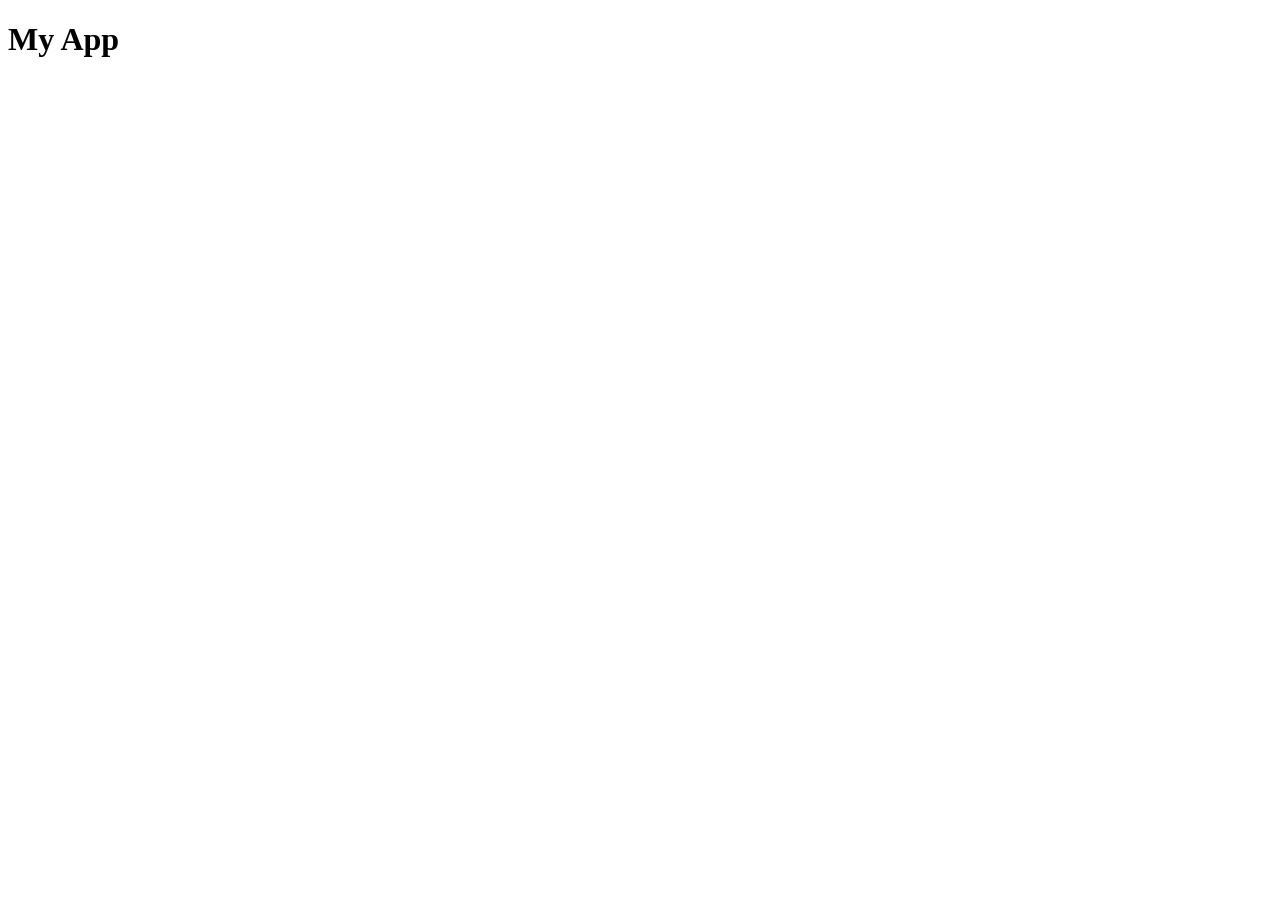
==== frontend/index.html @ 8a06649c "chore: cimientos del proyecto (Docker y estructura listos)" ====
<!DOCTYPE html>
<html lang="en">
<head>
    <meta charset="UTF-8">
    <meta name="viewport" content="width=device-width, initial-scale=1.0">
    <title>Document</title>
</head>
<body>
    <h1>
        My App
    </h1>
</body>
</html>
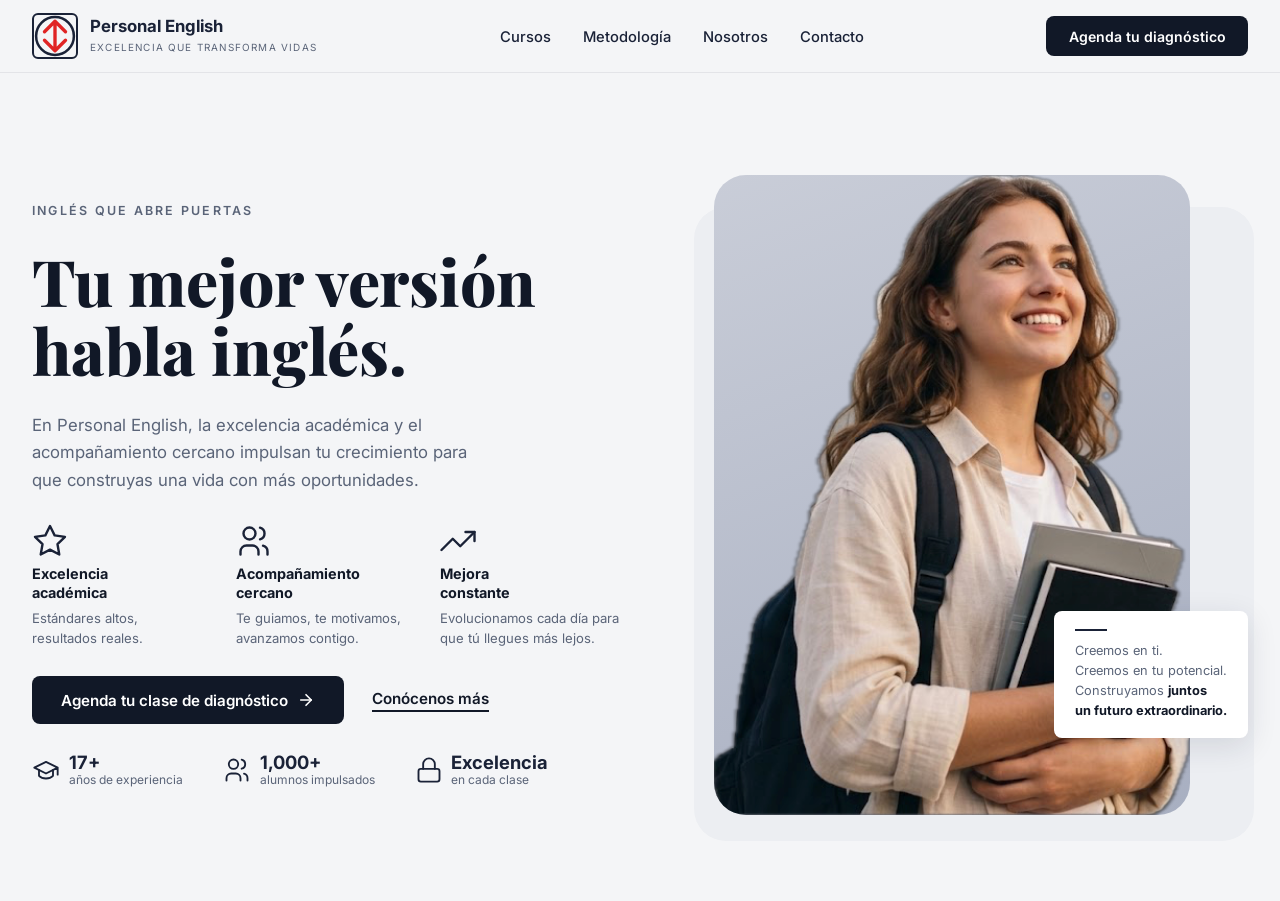
==== commit 45975e21: "Primer commit: Estructura inicial del Proyecto Juno" ====
--- a/frontend/index.html
+++ b/frontend/index.html
@@ -1,13 +1,216 @@
 <!DOCTYPE html>
-<html lang="en">
+<html lang="es">
 <head>
-    <meta charset="UTF-8">
-    <meta name="viewport" content="width=device-width, initial-scale=1.0">
-    <title>Document</title>
+  <meta charset="UTF-8" />
+  <meta name="viewport" content="width=device-width, initial-scale=1.0" />
+  <title>Personal English – Excelencia que transforma vidas</title>
+
+  <link rel="preconnect" href="https://fonts.googleapis.com" />
+  <link rel="preconnect" href="https://fonts.gstatic.com" crossorigin />
+  <link href="https://fonts.googleapis.com/css2?family=Playfair+Display:wght@700;800&family=Inter:wght@400;500;600;700&display=swap" rel="stylesheet" />
+
+  <link rel="stylesheet" href="styles.css" />
 </head>
 <body>
-    <h1>
-        My App
-    </h1>
+
+  <header class="navbar">
+    <nav class="nav-inner" aria-label="Navegación principal">
+
+      <a href="#inicio" class="nav-logo" aria-label="Personal English – inicio">
+        <div class="logo-badge">
+          <svg viewBox="0 0 100 100" style="width: 100%; height: 100%;">
+            <circle cx="50" cy="50" r="45" fill="none" stroke="#1a2237" stroke-width="6"/>
+            <path d="M50,15 L50,85 M25,40 L50,15 L75,40 M25,60 L50,85 L75,60" fill="none" stroke="#e02424" stroke-width="8" stroke-linecap="round" stroke-linejoin="round"/>
+          </svg>
+        </div>
+        <div class="logo-text">
+          <strong>Personal English</strong>
+          <span>Excelencia que transforma vidas</span>
+        </div>
+      </a>
+
+      <ul class="nav-links" role="list">
+        <li><a href="cursos/cursos.html">Cursos</a></li>
+        <li><a href="metodologia/metodologia.html">Metodología</a></li>
+        <li><a href="nosotros/nosotros.html">Nosotros</a></li>
+        <li><a href="contacto/contacto.html">Contacto</a></li>
+      </ul>
+
+      <a href="contacto/contacto.html" class="btn-cta desktop-only">Agenda tu diagnóstico</a>
+
+      <button
+        class="hamburger"
+        id="hamburger"
+        aria-label="Abrir menú"
+        aria-expanded="false"
+        aria-controls="mobile-menu"
+      >
+        <span></span>
+        <span></span>
+        <span></span>
+      </button>
+
+    </nav>
+
+    <div class="mobile-menu" id="mobile-menu" role="navigation" aria-label="Menú móvil">
+      <a href="cursos/cursos.html">Cursos</a>
+      <a href="metodologia/metodologia.html">Metodología</a>
+      <a href="nosotros/nosotros.html">Nosotros</a>
+      <a href="contacto/contacto.html">Contacto</a>
+      <a href="contacto/contacto.html" class="btn-cta">Agenda tu diagnóstico</a>
+    </div>
+  </header>
+
+
+  <main id="inicio">
+    <section class="hero" aria-label="Sección principal">
+
+      <div class="hero-left">
+
+        <p class="eyebrow">Inglés que abre puertas</p>
+
+        <h1 class="hero-headline">
+          Tu mejor versión<br>habla inglés.
+        </h1>
+
+        <p class="hero-body">
+          En Personal English, la excelencia académica y el acompañamiento
+          cercano impulsan tu crecimiento para que construyas una vida con
+          más oportunidades.
+        </p>
+
+        <div class="hero-pillars" role="list">
+
+          <div class="pillar" role="listitem">
+            <svg class="pillar-icon" viewBox="0 0 24 24" fill="none" stroke="currentColor"
+                 stroke-width="1.6" stroke-linecap="round" stroke-linejoin="round" aria-hidden="true">
+              <polygon points="12 2 15.09 8.26 22 9.27 17 14.14 18.18 21.02 12 17.77 5.82 21.02 7 14.14 2 9.27 8.91 8.26 12 2"/>
+            </svg>
+            <p class="pillar-title">Excelencia<br>académica</p>
+            <p class="pillar-desc">Estándares altos,<br>resultados reales.</p>
+          </div>
+
+          <div class="pillar" role="listitem">
+            <svg class="pillar-icon" viewBox="0 0 24 24" fill="none" stroke="currentColor"
+                 stroke-width="1.6" stroke-linecap="round" stroke-linejoin="round" aria-hidden="true">
+              <circle cx="9" cy="7" r="4"/>
+              <path d="M3 21v-2a4 4 0 0 1 4-4h4a4 4 0 0 1 4 4v2"/>
+              <path d="M16 3.13a4 4 0 0 1 0 7.75"/>
+              <path d="M21 21v-2a4 4 0 0 0-3-3.87"/>
+            </svg>
+            <p class="pillar-title">Acompañamiento<br>cercano</p>
+            <p class="pillar-desc">Te guiamos, te motivamos, avanzamos contigo.</p>
+          </div>
+
+          <div class="pillar" role="listitem">
+            <svg class="pillar-icon" viewBox="0 0 24 24" fill="none" stroke="currentColor"
+                 stroke-width="1.6" stroke-linecap="round" stroke-linejoin="round" aria-hidden="true">
+              <polyline points="23 6 13.5 15.5 8.5 10.5 1 18"/>
+              <polyline points="17 6 23 6 23 12"/>
+            </svg>
+            <p class="pillar-title">Mejora<br>constante</p>
+            <p class="pillar-desc">Evolucionamos cada día para que tú llegues más lejos.</p>
+          </div>
+
+        </div><div class="hero-cta-row">
+          <a href="contacto/contacto.html" class="btn-primary">
+            Agenda tu clase de diagnóstico
+            <svg viewBox="0 0 24 24" fill="none" stroke="currentColor"
+                 stroke-width="2.2" stroke-linecap="round" stroke-linejoin="round" aria-hidden="true">
+              <line x1="5" y1="12" x2="19" y2="12"/>
+              <polyline points="12 5 19 12 12 19"/>
+            </svg>
+          </a>
+          <a href="nosotros/nosotros.html" class="btn-secondary">Conócenos más</a>
+        </div>
+
+        <div class="hero-stats" role="list">
+
+          <div class="stat" role="listitem">
+            <svg class="stat-icon" viewBox="0 0 24 24" fill="none" stroke="currentColor"
+                 stroke-width="1.6" stroke-linecap="round" stroke-linejoin="round" aria-hidden="true">
+              <path d="M22 10v6M2 10l10-5 10 5-10 5z"/>
+              <path d="M6 12v5c3 3 9 3 12 0v-5"/>
+            </svg>
+            <div class="stat-info">
+              <span class="stat-value">17+</span>
+              <span class="stat-label">años de experiencia</span>
+            </div>
+          </div>
+
+          <div class="stat" role="listitem">
+            <svg class="stat-icon" viewBox="0 0 24 24" fill="none" stroke="currentColor"
+                 stroke-width="1.6" stroke-linecap="round" stroke-linejoin="round" aria-hidden="true">
+              <circle cx="9" cy="7" r="4"/>
+              <path d="M3 21v-2a4 4 0 0 1 4-4h4a4 4 0 0 1 4 4v2"/>
+              <path d="M16 3.13a4 4 0 0 1 0 7.75"/>
+              <path d="M21 21v-2a4 4 0 0 0-3-3.87"/>
+            </svg>
+            <div class="stat-info">
+              <span class="stat-value">1,000+</span>
+              <span class="stat-label">alumnos impulsados</span>
+            </div>
+          </div>
+
+          <div class="stat" role="listitem">
+            <svg class="stat-icon" viewBox="0 0 24 24" fill="none" stroke="currentColor"
+                 stroke-width="1.6" stroke-linecap="round" stroke-linejoin="round" aria-hidden="true">
+              <rect x="3" y="11" width="18" height="11" rx="2" ry="2"/>
+              <path d="M7 11V7a5 5 0 0 1 10 0v4"/>
+            </svg>
+            <div class="stat-info">
+              <span class="stat-value">Excelencia</span>
+              <span class="stat-label">en cada clase</span>
+            </div>
+          </div>
+
+        </div></div><div class="hero-right">
+        <div class="hero-image-wrap">
+
+          <div class="hero-bg-shape" aria-hidden="true"></div>
+
+          <img
+            src="assets/img/chica.png"
+            alt="Estudiante de Personal English con libros, mirando hacia el futuro"
+            class="hero-photo"
+            width="480"
+            height="640"
+            loading="eager"
+          />
+
+          <div class="hero-quote" aria-hidden="true">
+            <span class="hero-quote-line"></span>
+            <p>
+              Creemos en ti.<br>
+              Creemos en tu potencial.<br>
+              Construyamos <strong>juntos<br>un futuro extraordinario.</strong>
+            </p>
+          </div>
+
+        </div>
+      </div></section>
+  </main>
+
+
+  <script>
+    const hamburger  = document.getElementById('hamburger');
+    const mobileMenu = document.getElementById('mobile-menu');
+
+    hamburger.addEventListener('click', () => {
+      const isOpen = mobileMenu.classList.toggle('open');
+      hamburger.setAttribute('aria-expanded', String(isOpen));
+      hamburger.setAttribute('aria-label', isOpen ? 'Cerrar menú' : 'Abrir menú');
+    });
+
+    // Cerrar al tocar un enlace
+    mobileMenu.querySelectorAll('a').forEach(link => {
+      link.addEventListener('click', () => {
+        mobileMenu.classList.remove('open');
+        hamburger.setAttribute('aria-expanded', 'false');
+        hamburger.setAttribute('aria-label', 'Abrir menú');
+      });
+    });
+  </script>
+
 </body>
 </html>
--- a/frontend/styles.css
+++ b/frontend/styles.css
@@ -0,0 +1,383 @@
+/* ═══════════════════════════════════════════════════════════════
+   Personal English – styles.css
+   ═══════════════════════════════════════════════════════════════ */
+
+/* ─── RESET & BASE ──────────────────────────────────────────── */
+*, *::before, *::after { box-sizing: border-box; margin: 0; padding: 0; }
+
+:root {
+  --navy:      #1a2237;
+  --navy-dark: #111827;
+  --bg:        #f4f5f7;
+  --bg-card:   #eceef2;
+  --white:     #ffffff;
+  --text:      #1a2237;
+  --muted:     #5a6478;
+  --accent:    #1a2237;
+  --radius-lg: 2rem;
+  --radius-sm: 0.5rem;
+
+  --font-display: 'Playfair Display', Georgia, serif;
+  --font-body:    'Inter', system-ui, sans-serif;
+}
+
+html { scroll-behavior: smooth; }
+
+body {
+  font-family: var(--font-body);
+  background: var(--bg);
+  color: var(--text);
+  -webkit-font-smoothing: antialiased;
+}
+
+a   { text-decoration: none; color: inherit; }
+img { display: block; max-width: 100%; }
+ul  { list-style: none; }
+
+
+/* ─── NAVBAR ────────────────────────────────────────────────── */
+.navbar {
+  position: sticky;
+  top: 0;
+  z-index: 100;
+  background: var(--bg);
+  border-bottom: 1px solid rgba(26,34,55,.08);
+  padding: 0 2rem;
+}
+
+.nav-inner {
+  max-width: 1280px;
+  margin: 0 auto;
+  height: 72px;
+  display: flex;
+  align-items: center;
+  justify-content: space-between;
+  gap: 1.5rem;
+}
+
+/* Logo */
+.nav-logo {
+  display: flex;
+  align-items: center;
+  gap: 0.75rem;
+  flex-shrink: 0;
+}
+
+.logo-badge {
+  width: 46px;
+  height: 46px;
+  border: 2px solid var(--navy);
+  border-radius: 6px;
+  display: flex;
+  align-items: center;
+  justify-content: center;
+  font-family: var(--font-display);
+  font-weight: 700;
+  font-size: 1rem;
+  color: var(--navy);
+  letter-spacing: -0.5px;
+}
+
+.logo-text                { line-height: 1.2; }
+.logo-text strong         { font-size: 1.05rem; font-weight: 700; display: block; }
+.logo-text span           { font-size: 0.62rem; letter-spacing: 0.12em; text-transform: uppercase; color: var(--muted); }
+
+/* Nav links */
+.nav-links {
+  display: flex;
+  align-items: center;
+  gap: 2rem;
+}
+
+.nav-links a {
+  font-size: 0.92rem;
+  font-weight: 500;
+  color: var(--text);
+  transition: opacity .2s;
+}
+.nav-links a:hover { opacity: 0.6; }
+
+/* Navbar CTA button */
+.btn-cta {
+  background: var(--navy-dark);
+  color: var(--white);
+  font-size: 0.88rem;
+  font-weight: 600;
+  padding: 0.7rem 1.4rem;
+  border-radius: var(--radius-sm);
+  border: none;
+  cursor: pointer;
+  white-space: nowrap;
+  transition: background .2s, transform .15s;
+  display: inline-block;
+}
+.btn-cta:hover { background: #2d3a52; transform: translateY(-1px); }
+
+/* Hamburger */
+.hamburger {
+  display: none;
+  flex-direction: column;
+  gap: 5px;
+  cursor: pointer;
+  padding: 6px;
+  background: none;
+  border: none;
+}
+.hamburger span {
+  display: block;
+  width: 24px;
+  height: 2px;
+  background: var(--navy);
+  border-radius: 2px;
+  transition: all .3s;
+}
+
+/* Mobile menu */
+.mobile-menu {
+  display: none;
+  flex-direction: column;
+  gap: 0;
+  background: var(--bg);
+  border-top: 1px solid rgba(26,34,55,.08);
+  padding: 1rem 2rem 1.5rem;
+}
+.mobile-menu a {
+  padding: 0.75rem 0;
+  font-size: 1rem;
+  font-weight: 500;
+  border-bottom: 1px solid rgba(26,34,55,.06);
+}
+.mobile-menu .btn-cta {
+  margin-top: 1rem;
+  text-align: center;
+  border-radius: var(--radius-sm);
+}
+.mobile-menu.open { display: flex; }
+
+
+/* ─── HERO ──────────────────────────────────────────────────── */
+.hero {
+  max-width: 1280px;
+  margin: 0 auto;
+  padding: 4rem 2rem 3rem;
+  display: grid;
+  grid-template-columns: 1fr 1fr;
+  gap: 2rem;
+  align-items: center;
+  min-height: calc(100vh - 72px);
+}
+
+/* Left column */
+.hero-left { display: flex; flex-direction: column; gap: 1.75rem; }
+
+.eyebrow {
+  font-size: 0.78rem;
+  font-weight: 600;
+  letter-spacing: 0.18em;
+  text-transform: uppercase;
+  color: var(--muted);
+}
+
+.hero-headline {
+  font-family: var(--font-display);
+  font-size: clamp(2.8rem, 5vw, 4.2rem);
+  font-weight: 800;
+  line-height: 1.08;
+  color: var(--navy-dark);
+}
+
+.hero-body {
+  font-size: 1.05rem;
+  line-height: 1.65;
+  color: var(--muted);
+  max-width: 42ch;
+}
+
+/* Pillars */
+.hero-pillars {
+  display: grid;
+  grid-template-columns: repeat(3, 1fr);
+  gap: 1.25rem;
+}
+
+.pillar          { display: flex; flex-direction: column; gap: 0.4rem; }
+.pillar-icon     { width: 36px; height: 36px; color: var(--navy); }
+.pillar-title    { font-size: 0.9rem; font-weight: 700; color: var(--navy-dark); line-height: 1.3; }
+.pillar-desc     { font-size: 0.82rem; color: var(--muted); line-height: 1.5; }
+
+/* CTA row */
+.hero-cta-row {
+  display: flex;
+  align-items: center;
+  gap: 1.75rem;
+  flex-wrap: wrap;
+}
+
+.btn-primary {
+  background: var(--navy-dark);
+  color: var(--white);
+  font-size: 0.95rem;
+  font-weight: 600;
+  padding: 0.9rem 1.8rem;
+  border-radius: var(--radius-sm);
+  border: none;
+  cursor: pointer;
+  display: inline-flex;
+  align-items: center;
+  gap: 0.6rem;
+  transition: background .2s, transform .15s;
+}
+.btn-primary:hover    { background: #2d3a52; transform: translateY(-1px); }
+.btn-primary svg      { width: 18px; height: 18px; }
+
+.btn-secondary {
+  font-size: 0.95rem;
+  font-weight: 600;
+  color: var(--navy-dark);
+  border-bottom: 2px solid var(--navy-dark);
+  padding-bottom: 2px;
+  transition: opacity .2s;
+}
+.btn-secondary:hover { opacity: 0.6; }
+
+/* Stats row */
+.hero-stats {
+  display: flex;
+  gap: 2.5rem;
+  flex-wrap: wrap;
+}
+
+.stat {
+  display: flex;
+  align-items: center;
+  gap: 0.55rem;
+}
+
+.stat-icon    { width: 28px; height: 28px; color: var(--navy); flex-shrink: 0; }
+.stat-info    { display: flex; flex-direction: column; }
+.stat-value   { font-size: 1.15rem; font-weight: 700; line-height: 1.1; }
+.stat-label   { font-size: 0.75rem; color: var(--muted); }
+
+/* Right column */
+.hero-right {
+  position: relative;
+  display: flex;
+  align-items: center;
+  justify-content: center;
+}
+
+.hero-image-wrap {
+  position: relative;
+  width: 100%;
+  max-width: 560px;
+}
+
+.hero-bg-shape {
+  position: absolute;
+  inset: 5% -4% -4% 4%;
+  background: var(--bg-card);
+  border-radius: var(--radius-lg);
+  z-index: 0;
+}
+
+.hero-photo {
+  position: relative;
+  z-index: 1;
+  width: 85%;
+  margin: 0 auto;
+  border-radius: var(--radius-lg);
+  object-fit: cover;
+  aspect-ratio: 3/4;
+  background: linear-gradient(160deg, #c9cdd8 0%, #a8afc1 100%); /* placeholder */
+}
+
+/* Floating quote card */
+.hero-quote {
+  position: absolute;
+  right: -1rem;
+  bottom: 12%;
+  z-index: 2;
+  background: var(--white);
+  border-radius: var(--radius-sm);
+  padding: 1.1rem 1.3rem;
+  max-width: 200px;
+  box-shadow: 0 8px 30px rgba(26,34,55,.12);
+}
+
+.hero-quote-line {
+  display: block;
+  width: 32px;
+  height: 2px;
+  background: var(--navy);
+  margin-bottom: 0.65rem;
+}
+
+.hero-quote p          { font-size: 0.8rem; line-height: 1.55; color: var(--muted); }
+.hero-quote p strong   { color: var(--navy-dark); font-weight: 700; }
+
+
+/* ─── RESPONSIVE ────────────────────────────────────────────── */
+
+/* Tablet (≤ 900px) */
+@media (max-width: 900px) {
+  .hero {
+    grid-template-columns: 1fr;
+    min-height: auto;
+    padding: 3rem 1.5rem 2.5rem;
+    gap: 3rem;
+  }
+
+  .hero-right { order: -1; }
+
+  .hero-image-wrap { max-width: 420px; margin: 0 auto; }
+
+  .hero-quote {
+    right: 0.5rem;
+    bottom: 8%;
+    max-width: 170px;
+  }
+
+  .hero-headline      { font-size: clamp(2.4rem, 6vw, 3rem); }
+  .hero-pillars       { grid-template-columns: repeat(3, 1fr); gap: 1rem; }
+}
+
+/* Mobile (≤ 600px) */
+@media (max-width: 600px) {
+  .navbar { padding: 0 1rem; }
+
+  .nav-links,
+  .btn-cta.desktop-only { display: none; }
+
+  .hamburger { display: flex; }
+
+  .hero        { padding: 2rem 1rem 2rem; gap: 2rem; }
+  .hero-headline { font-size: clamp(2rem, 8vw, 2.6rem); }
+  .hero-body   { font-size: 0.97rem; }
+
+  .hero-pillars {
+    grid-template-columns: 1fr;
+    gap: 1.25rem;
+  }
+
+  .pillar          { flex-direction: row; align-items: flex-start; gap: 0.8rem; }
+  .pillar-icon     { flex-shrink: 0; margin-top: 2px; }
+
+  .hero-cta-row    { flex-direction: column; align-items: flex-start; gap: 1rem; }
+  .btn-primary     { width: 100%; justify-content: center; }
+
+  .hero-stats      { gap: 1.5rem; }
+  .hero-image-wrap { max-width: 340px; }
+
+  .hero-quote {
+    right: -0.25rem;
+    max-width: 155px;
+    padding: 0.85rem 1rem;
+  }
+  .hero-quote p { font-size: 0.74rem; }
+}
+
+/* Very small (≤ 380px) */
+@media (max-width: 380px) {
+  .hero-image-wrap { max-width: 100%; }
+  .hero-quote      { display: none; }
+}
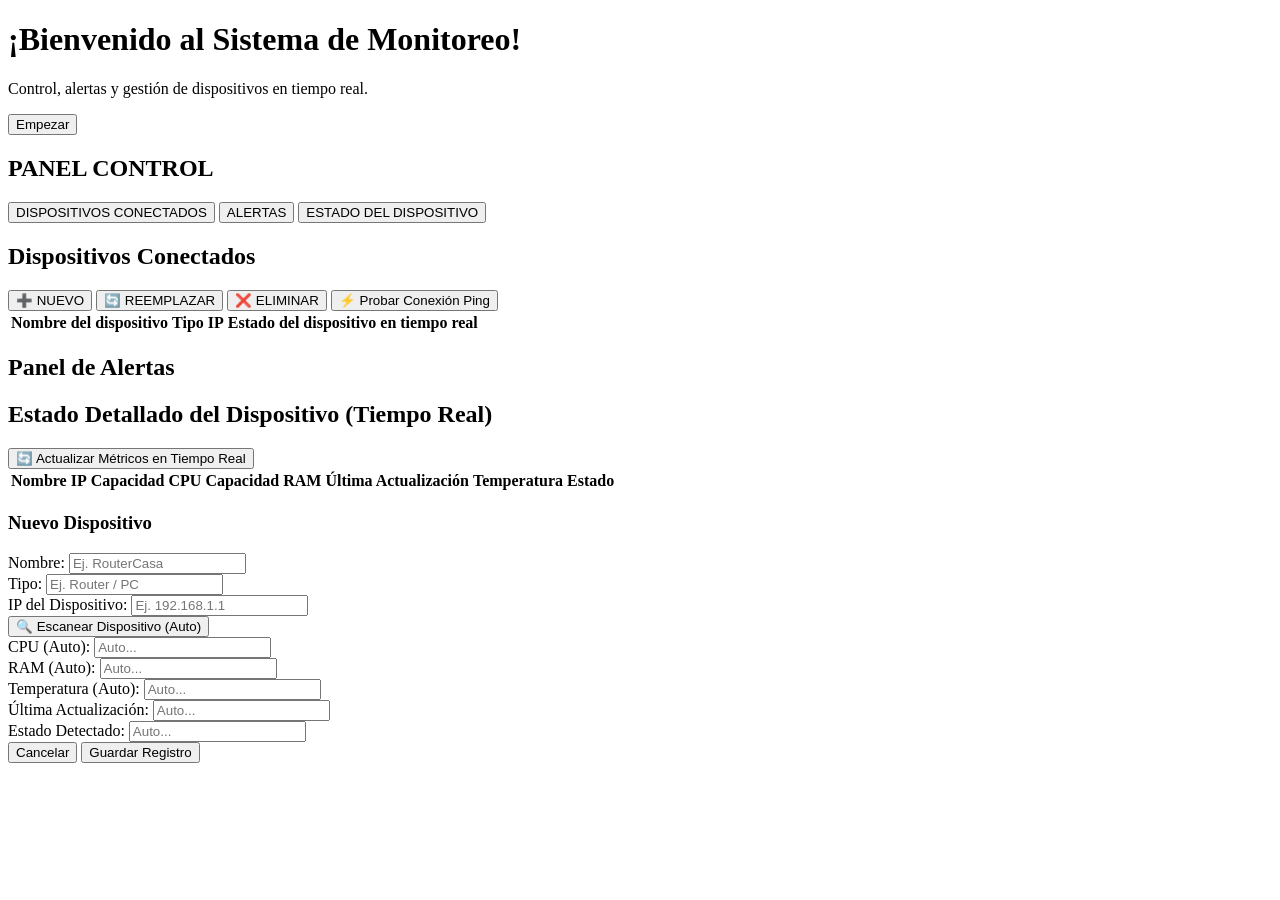
==== commit 20a7d79b: "Correcciones para el proyecto" ====
--- a/frontend/index.html
+++ b/frontend/index.html
@@ -1,216 +1,148 @@
-<!DOCTYPE html>
-<html lang="es">
-<head>
-  <meta charset="UTF-8" />
-  <meta name="viewport" content="width=device-width, initial-scale=1.0" />
-  <title>Personal English – Excelencia que transforma vidas</title>
-
-  <link rel="preconnect" href="https://fonts.googleapis.com" />
-  <link rel="preconnect" href="https://fonts.gstatic.com" crossorigin />
-  <link href="https://fonts.googleapis.com/css2?family=Playfair+Display:wght@700;800&family=Inter:wght@400;500;600;700&display=swap" rel="stylesheet" />
-
-  <link rel="stylesheet" href="styles.css" />
-</head>
-<body>
-
-  <header class="navbar">
-    <nav class="nav-inner" aria-label="Navegación principal">
-
-      <a href="#inicio" class="nav-logo" aria-label="Personal English – inicio">
-        <div class="logo-badge">
-          <svg viewBox="0 0 100 100" style="width: 100%; height: 100%;">
-            <circle cx="50" cy="50" r="45" fill="none" stroke="#1a2237" stroke-width="6"/>
-            <path d="M50,15 L50,85 M25,40 L50,15 L75,40 M25,60 L50,85 L75,60" fill="none" stroke="#e02424" stroke-width="8" stroke-linecap="round" stroke-linejoin="round"/>
-          </svg>
-        </div>
-        <div class="logo-text">
-          <strong>Personal English</strong>
-          <span>Excelencia que transforma vidas</span>
-        </div>
-      </a>
-
-      <ul class="nav-links" role="list">
-        <li><a href="cursos/cursos.html">Cursos</a></li>
-        <li><a href="metodologia/metodologia.html">Metodología</a></li>
-        <li><a href="nosotros/nosotros.html">Nosotros</a></li>
-        <li><a href="contacto/contacto.html">Contacto</a></li>
-      </ul>
-
-      <a href="contacto/contacto.html" class="btn-cta desktop-only">Agenda tu diagnóstico</a>
-
-      <button
-        class="hamburger"
-        id="hamburger"
-        aria-label="Abrir menú"
-        aria-expanded="false"
-        aria-controls="mobile-menu"
-      >
-        <span></span>
-        <span></span>
-        <span></span>
-      </button>
-
-    </nav>
-
-    <div class="mobile-menu" id="mobile-menu" role="navigation" aria-label="Menú móvil">
-      <a href="cursos/cursos.html">Cursos</a>
-      <a href="metodologia/metodologia.html">Metodología</a>
-      <a href="nosotros/nosotros.html">Nosotros</a>
-      <a href="contacto/contacto.html">Contacto</a>
-      <a href="contacto/contacto.html" class="btn-cta">Agenda tu diagnóstico</a>
-    </div>
-  </header>
-
-
-  <main id="inicio">
-    <section class="hero" aria-label="Sección principal">
-
-      <div class="hero-left">
-
-        <p class="eyebrow">Inglés que abre puertas</p>
-
-        <h1 class="hero-headline">
-          Tu mejor versión<br>habla inglés.
-        </h1>
-
-        <p class="hero-body">
-          En Personal English, la excelencia académica y el acompañamiento
-          cercano impulsan tu crecimiento para que construyas una vida con
-          más oportunidades.
-        </p>
-
-        <div class="hero-pillars" role="list">
-
-          <div class="pillar" role="listitem">
-            <svg class="pillar-icon" viewBox="0 0 24 24" fill="none" stroke="currentColor"
-                 stroke-width="1.6" stroke-linecap="round" stroke-linejoin="round" aria-hidden="true">
-              <polygon points="12 2 15.09 8.26 22 9.27 17 14.14 18.18 21.02 12 17.77 5.82 21.02 7 14.14 2 9.27 8.91 8.26 12 2"/>
-            </svg>
-            <p class="pillar-title">Excelencia<br>académica</p>
-            <p class="pillar-desc">Estándares altos,<br>resultados reales.</p>
-          </div>
-
-          <div class="pillar" role="listitem">
-            <svg class="pillar-icon" viewBox="0 0 24 24" fill="none" stroke="currentColor"
-                 stroke-width="1.6" stroke-linecap="round" stroke-linejoin="round" aria-hidden="true">
-              <circle cx="9" cy="7" r="4"/>
-              <path d="M3 21v-2a4 4 0 0 1 4-4h4a4 4 0 0 1 4 4v2"/>
-              <path d="M16 3.13a4 4 0 0 1 0 7.75"/>
-              <path d="M21 21v-2a4 4 0 0 0-3-3.87"/>
-            </svg>
-            <p class="pillar-title">Acompañamiento<br>cercano</p>
-            <p class="pillar-desc">Te guiamos, te motivamos, avanzamos contigo.</p>
-          </div>
-
-          <div class="pillar" role="listitem">
-            <svg class="pillar-icon" viewBox="0 0 24 24" fill="none" stroke="currentColor"
-                 stroke-width="1.6" stroke-linecap="round" stroke-linejoin="round" aria-hidden="true">
-              <polyline points="23 6 13.5 15.5 8.5 10.5 1 18"/>
-              <polyline points="17 6 23 6 23 12"/>
-            </svg>
-            <p class="pillar-title">Mejora<br>constante</p>
-            <p class="pillar-desc">Evolucionamos cada día para que tú llegues más lejos.</p>
-          </div>
-
-        </div><div class="hero-cta-row">
-          <a href="contacto/contacto.html" class="btn-primary">
-            Agenda tu clase de diagnóstico
-            <svg viewBox="0 0 24 24" fill="none" stroke="currentColor"
-                 stroke-width="2.2" stroke-linecap="round" stroke-linejoin="round" aria-hidden="true">
-              <line x1="5" y1="12" x2="19" y2="12"/>
-              <polyline points="12 5 19 12 12 19"/>
-            </svg>
-          </a>
-          <a href="nosotros/nosotros.html" class="btn-secondary">Conócenos más</a>
-        </div>
-
-        <div class="hero-stats" role="list">
-
-          <div class="stat" role="listitem">
-            <svg class="stat-icon" viewBox="0 0 24 24" fill="none" stroke="currentColor"
-                 stroke-width="1.6" stroke-linecap="round" stroke-linejoin="round" aria-hidden="true">
-              <path d="M22 10v6M2 10l10-5 10 5-10 5z"/>
-              <path d="M6 12v5c3 3 9 3 12 0v-5"/>
-            </svg>
-            <div class="stat-info">
-              <span class="stat-value">17+</span>
-              <span class="stat-label">años de experiencia</span>
-            </div>
-          </div>
-
-          <div class="stat" role="listitem">
-            <svg class="stat-icon" viewBox="0 0 24 24" fill="none" stroke="currentColor"
-                 stroke-width="1.6" stroke-linecap="round" stroke-linejoin="round" aria-hidden="true">
-              <circle cx="9" cy="7" r="4"/>
-              <path d="M3 21v-2a4 4 0 0 1 4-4h4a4 4 0 0 1 4 4v2"/>
-              <path d="M16 3.13a4 4 0 0 1 0 7.75"/>
-              <path d="M21 21v-2a4 4 0 0 0-3-3.87"/>
-            </svg>
-            <div class="stat-info">
-              <span class="stat-value">1,000+</span>
-              <span class="stat-label">alumnos impulsados</span>
-            </div>
-          </div>
-
-          <div class="stat" role="listitem">
-            <svg class="stat-icon" viewBox="0 0 24 24" fill="none" stroke="currentColor"
-                 stroke-width="1.6" stroke-linecap="round" stroke-linejoin="round" aria-hidden="true">
-              <rect x="3" y="11" width="18" height="11" rx="2" ry="2"/>
-              <path d="M7 11V7a5 5 0 0 1 10 0v4"/>
-            </svg>
-            <div class="stat-info">
-              <span class="stat-value">Excelencia</span>
-              <span class="stat-label">en cada clase</span>
-            </div>
-          </div>
-
-        </div></div><div class="hero-right">
-        <div class="hero-image-wrap">
-
-          <div class="hero-bg-shape" aria-hidden="true"></div>
-
-          <img
-            src="assets/img/chica.png"
-            alt="Estudiante de Personal English con libros, mirando hacia el futuro"
-            class="hero-photo"
-            width="480"
-            height="640"
-            loading="eager"
-          />
-
-          <div class="hero-quote" aria-hidden="true">
-            <span class="hero-quote-line"></span>
-            <p>
-              Creemos en ti.<br>
-              Creemos en tu potencial.<br>
-              Construyamos <strong>juntos<br>un futuro extraordinario.</strong>
-            </p>
-          </div>
-
-        </div>
-      </div></section>
-  </main>
-
-
-  <script>
-    const hamburger  = document.getElementById('hamburger');
-    const mobileMenu = document.getElementById('mobile-menu');
-
-    hamburger.addEventListener('click', () => {
-      const isOpen = mobileMenu.classList.toggle('open');
-      hamburger.setAttribute('aria-expanded', String(isOpen));
-      hamburger.setAttribute('aria-label', isOpen ? 'Cerrar menú' : 'Abrir menú');
-    });
-
-    // Cerrar al tocar un enlace
-    mobileMenu.querySelectorAll('a').forEach(link => {
-      link.addEventListener('click', () => {
-        mobileMenu.classList.remove('open');
-        hamburger.setAttribute('aria-expanded', 'false');
-        hamburger.setAttribute('aria-label', 'Abrir menú');
-      });
-    });
-  </script>
-
-</body>
+<!DOCTYPE html>
+<html lang="es">
+<head>
+    <meta charset="UTF-8">
+    <meta name="viewport" content="width=device-width, initial-scale=1.0">
+    <title>Sistema de Monitoreo de Redes</title>
+    <link rel="stylesheet" href="style.css">
+</head>
+<body>
+
+    <!-- PANTALLA DE BIENVENIDA -->
+    <div id="pantalla-bienvenida" class="screen flex-center">
+        <div class="welcome-card">
+            <h1>¡Bienvenido al Sistema de Monitoreo!</h1>
+            <p>Control, alertas y gestión de dispositivos en tiempo real.</p>
+            <button id="btn-empezar" class="btn btn-success btn-lg">Empezar</button>
+        </div>
+    </div>
+
+    <!-- PANEL PRINCIPAL -->
+    <div id="panel-principal" class="screen hidden">
+        <!-- MENÚ LATERAL -->
+        <aside class="sidebar">
+            <h2 class="menu-title">PANEL CONTROL</h2>
+            <nav class="menu-nav">
+                <button class="nav-btn active" data-target="sec-dispositivos">DISPOSITIVOS CONECTADOS</button>
+                <button class="nav-btn" data-target="sec-alertas">ALERTAS</button>
+                <button class="nav-btn" data-target="sec-estado">ESTADO DEL DISPOSITIVO</button>
+            </nav>
+        </aside>
+
+        <!-- CONTENIDO PRINCIPAL -->
+        <main class="content">
+            <!-- SECCIÓN 1: DISPOSITIVOS CONECTADOS -->
+            <section id="sec-dispositivos" class="tab-content active">
+                <div class="header-section">
+                    <h2>Dispositivos Conectados</h2>
+                    <div class="actions-bar">
+                        <button id="btn-nuevo" class="btn btn-success">➕ NUEVO</button>
+                        <button id="btn-reemplazar" class="btn btn-warning">🔄 REEMPLAZAR</button>
+                        <button id="btn-eliminar" class="btn btn-danger">❌ ELIMINAR</button>
+                        <button id="btn-ping" class="btn btn-primary">⚡ Probar Conexión Ping</button>
+                    </div>
+                </div>
+
+                <div class="table-container">
+                    <table id="tabla-dispositivos">
+                        <thead>
+                            <tr>
+                                <th>Nombre del dispositivo</th>
+                                <th>Tipo</th>
+                                <th>IP</th>
+                                <th>Estado del dispositivo en tiempo real</th>
+                            </tr>
+                        </thead>
+                        <tbody></tbody>
+                    </table>
+                </div>
+            </section>
+
+            <!-- SECCIÓN 2: ALERTAS -->
+            <section id="sec-alertas" class="tab-content">
+                <h2>Panel de Alertas</h2>
+                <div id="contenedor-alertas" class="alerts-container"></div>
+            </section>
+
+            <!-- SECCIÓN 3: ESTADO DEL DISPOSITIVO -->
+            <section id="sec-estado" class="tab-content">
+                <div class="header-section">
+                    <h2>Estado Detallado del Dispositivo (Tiempo Real)</h2>
+                    <button id="btn-refrescar-metricos" class="btn btn-primary">🔄 Actualizar Métricos en Tiempo Real</button>
+                </div>
+
+                <div class="table-container">
+                    <table id="tabla-estado">
+                        <thead>
+                            <tr>
+                                <th>Nombre</th>
+                                <th>IP</th>
+                                <th>Capacidad CPU</th>
+                                <th>Capacidad RAM</th>
+                                <th>Última Actualización</th>
+                                <th>Temperatura</th>
+                                <th>Estado</th>
+                            </tr>
+                        </thead>
+                        <tbody></tbody>
+                    </table>
+                </div>
+            </section>
+        </main>
+    </div>
+
+    <!-- MODAL FORMULARIO -->
+    <div id="modal-form" class="modal hidden">
+        <div class="modal-content">
+            <h3 id="modal-titulo">Nuevo Dispositivo</h3>
+            <form id="form-dispositivo">
+                <input type="hidden" id="disp-index">
+                <div class="form-group">
+                    <label for="txt-nombre">Nombre:</label>
+                    <input type="text" id="txt-nombre" required placeholder="Ej. RouterCasa">
+                </div>
+                <div class="form-group">
+                    <label for="txt-tipo">Tipo:</label>
+                    <input type="text" id="txt-tipo" required placeholder="Ej. Router / PC">
+                </div>
+                <div class="form-group">
+                    <label for="txt-ip">IP del Dispositivo:</label>
+                    <input type="text" id="txt-ip" required placeholder="Ej. 192.168.1.1">
+                </div>
+                
+                <button type="button" id="btn-escanear" class="btn btn-primary btn-block">🔍 Escanear Dispositivo (Auto)</button>
+
+                <div class="form-grid">
+                    <div class="form-group">
+                        <label>CPU (Auto):</label>
+                        <input type="text" id="txt-cpu" readonly placeholder="Auto...">
+                    </div>
+                    <div class="form-group">
+                        <label>RAM (Auto):</label>
+                        <input type="text" id="txt-ram" readonly placeholder="Auto...">
+                    </div>
+                    <div class="form-group">
+                        <label>Temperatura (Auto):</label>
+                        <input type="text" id="txt-temp" readonly placeholder="Auto...">
+                    </div>
+                    <div class="form-group">
+                        <label>Última Actualización:</label>
+                        <input type="text" id="txt-uptime" readonly placeholder="Auto...">
+                    </div>
+                </div>
+                <div class="form-group">
+                    <label>Estado Detectado:</label>
+                    <input type="text" id="txt-estado" readonly placeholder="Auto...">
+                </div>
+
+                <div class="modal-actions">
+                    <button type="button" id="btn-cancelar" class="btn btn-secondary">Cancelar</button>
+                    <button type="submit" class="btn btn-success">Guardar Registro</button>
+                </div>
+            </form>
+        </div>
+    </div>
+
+    <script src="script.js"></script>
+</body>
 </html>
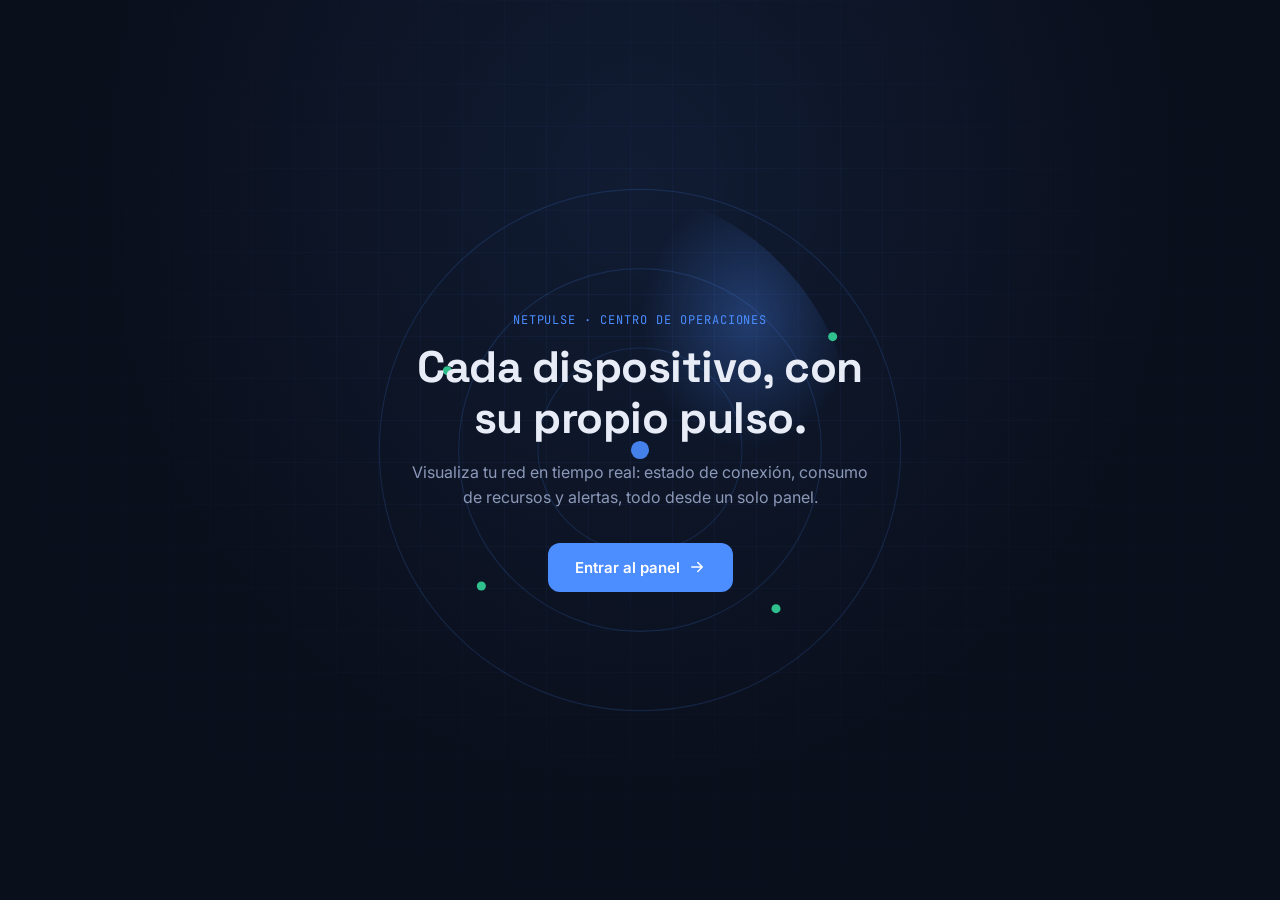
==== commit ee66c925: "se mejora el front end" ====
--- a/frontend/index.html
+++ b/frontend/index.html
@@ -1,148 +1,248 @@
 <!DOCTYPE html>
 <html lang="es">
 <head>
-    <meta charset="UTF-8">
-    <meta name="viewport" content="width=device-width, initial-scale=1.0">
-    <title>Sistema de Monitoreo de Redes</title>
-    <link rel="stylesheet" href="style.css">
+<meta charset="UTF-8">
+<meta name="viewport" content="width=device-width, initial-scale=1.0">
+<title>NetPulse · Monitoreo de Redes</title>
+<link rel="preconnect" href="https://fonts.googleapis.com">
+<link href="https://fonts.googleapis.com/css2?family=Space+Grotesk:wght@500;600;700&family=Inter:wght@400;500;600&family=JetBrains+Mono:wght@400;500;600&display=swap" rel="stylesheet">
+<link rel="stylesheet" href="style.css">
 </head>
 <body>
 
-    <!-- PANTALLA DE BIENVENIDA -->
-    <div id="pantalla-bienvenida" class="screen flex-center">
-        <div class="welcome-card">
-            <h1>¡Bienvenido al Sistema de Monitoreo!</h1>
-            <p>Control, alertas y gestión de dispositivos en tiempo real.</p>
-            <button id="btn-empezar" class="btn btn-success btn-lg">Empezar</button>
-        </div>
+<!-- PANTALLA DE BIENVENIDA -->
+<div id="pantalla-bienvenida" class="screen flex-center">
+  <div class="grid-backdrop" aria-hidden="true"></div>
+  <svg class="radar-sweep" aria-hidden="true" viewBox="0 0 600 600">
+    <defs>
+      <radialGradient id="sweepGrad" cx="50%" cy="50%" r="50%">
+        <stop offset="0%" stop-color="#4C8DFF" stop-opacity="0.35"/>
+        <stop offset="100%" stop-color="#4C8DFF" stop-opacity="0"/>
+      </radialGradient>
+    </defs>
+    <circle cx="300" cy="300" r="90" class="ring ring-1"/>
+    <circle cx="300" cy="300" r="160" class="ring ring-2"/>
+    <circle cx="300" cy="300" r="230" class="ring ring-3"/>
+    <g class="sweep-group">
+      <path d="M300,300 L300,70 A230,230 0 0,1 490,300 Z" fill="url(#sweepGrad)"/>
+    </g>
+    <circle cx="300" cy="300" r="8" class="core-dot"/>
+    <circle cx="130" cy="230" r="4" class="node"/>
+    <circle cx="470" cy="200" r="4" class="node"/>
+    <circle cx="420" cy="440" r="4" class="node"/>
+    <circle cx="160" cy="420" r="4" class="node"/>
+  </svg>
+
+  <div class="welcome-card">
+    <span class="eyebrow">NetPulse · Centro de Operaciones</span>
+    <h1>Cada dispositivo, con su propio pulso.</h1>
+    <p>Visualiza tu red en tiempo real: estado de conexión, consumo de recursos y alertas, todo desde un solo panel.</p>
+    <button id="btn-empezar" class="btn btn-primary btn-lg">
+      Entrar al panel
+      <svg viewBox="0 0 24 24" width="18" height="18" fill="none"><path d="M5 12h14M13 6l6 6-6 6" stroke="currentColor" stroke-width="2" stroke-linecap="round" stroke-linejoin="round"/></svg>
+    </button>
+  </div>
+</div>
+
+<!-- PANEL PRINCIPAL -->
+<div id="panel-principal" class="screen hidden">
+
+  <aside class="sidebar">
+    <div class="brand">
+      <span class="brand-pulse"><span class="pulse-dot"></span></span>
+      <span class="brand-name">NetPulse</span>
     </div>
 
-    <!-- PANEL PRINCIPAL -->
-    <div id="panel-principal" class="screen hidden">
-        <!-- MENÚ LATERAL -->
-        <aside class="sidebar">
-            <h2 class="menu-title">PANEL CONTROL</h2>
-            <nav class="menu-nav">
-                <button class="nav-btn active" data-target="sec-dispositivos">DISPOSITIVOS CONECTADOS</button>
-                <button class="nav-btn" data-target="sec-alertas">ALERTAS</button>
-                <button class="nav-btn" data-target="sec-estado">ESTADO DEL DISPOSITIVO</button>
-            </nav>
-        </aside>
-
-        <!-- CONTENIDO PRINCIPAL -->
-        <main class="content">
-            <!-- SECCIÓN 1: DISPOSITIVOS CONECTADOS -->
-            <section id="sec-dispositivos" class="tab-content active">
-                <div class="header-section">
-                    <h2>Dispositivos Conectados</h2>
-                    <div class="actions-bar">
-                        <button id="btn-nuevo" class="btn btn-success">➕ NUEVO</button>
-                        <button id="btn-reemplazar" class="btn btn-warning">🔄 REEMPLAZAR</button>
-                        <button id="btn-eliminar" class="btn btn-danger">❌ ELIMINAR</button>
-                        <button id="btn-ping" class="btn btn-primary">⚡ Probar Conexión Ping</button>
-                    </div>
-                </div>
-
-                <div class="table-container">
-                    <table id="tabla-dispositivos">
-                        <thead>
-                            <tr>
-                                <th>Nombre del dispositivo</th>
-                                <th>Tipo</th>
-                                <th>IP</th>
-                                <th>Estado del dispositivo en tiempo real</th>
-                            </tr>
-                        </thead>
-                        <tbody></tbody>
-                    </table>
-                </div>
-            </section>
-
-            <!-- SECCIÓN 2: ALERTAS -->
-            <section id="sec-alertas" class="tab-content">
-                <h2>Panel de Alertas</h2>
-                <div id="contenedor-alertas" class="alerts-container"></div>
-            </section>
-
-            <!-- SECCIÓN 3: ESTADO DEL DISPOSITIVO -->
-            <section id="sec-estado" class="tab-content">
-                <div class="header-section">
-                    <h2>Estado Detallado del Dispositivo (Tiempo Real)</h2>
-                    <button id="btn-refrescar-metricos" class="btn btn-primary">🔄 Actualizar Métricos en Tiempo Real</button>
-                </div>
-
-                <div class="table-container">
-                    <table id="tabla-estado">
-                        <thead>
-                            <tr>
-                                <th>Nombre</th>
-                                <th>IP</th>
-                                <th>Capacidad CPU</th>
-                                <th>Capacidad RAM</th>
-                                <th>Última Actualización</th>
-                                <th>Temperatura</th>
-                                <th>Estado</th>
-                            </tr>
-                        </thead>
-                        <tbody></tbody>
-                    </table>
-                </div>
-            </section>
-        </main>
+    <nav class="menu-nav">
+      <button class="nav-btn active" data-target="sec-dispositivos">
+        <svg viewBox="0 0 24 24" width="18" height="18" fill="none"><rect x="3" y="4" width="18" height="12" rx="1.5" stroke="currentColor" stroke-width="1.8"/><path d="M8 20h8M12 16v4" stroke="currentColor" stroke-width="1.8" stroke-linecap="round"/></svg>
+        <span>Dispositivos</span>
+      </button>
+      <button class="nav-btn" data-target="sec-alertas">
+        <svg viewBox="0 0 24 24" width="18" height="18" fill="none"><path d="M12 3a5 5 0 0 0-5 5v3.2c0 .6-.2 1.2-.6 1.7L5 15h14l-1.4-2.1c-.4-.5-.6-1.1-.6-1.7V8a5 5 0 0 0-5-5Z" stroke="currentColor" stroke-width="1.8" stroke-linejoin="round"/><path d="M9.5 18a2.5 2.5 0 0 0 5 0" stroke="currentColor" stroke-width="1.8" stroke-linecap="round"/></svg>
+        <span>Alertas</span>
+        <span id="badge-alertas" class="nav-badge hidden">0</span>
+      </button>
+      <button class="nav-btn" data-target="sec-estado">
+        <svg viewBox="0 0 24 24" width="18" height="18" fill="none"><path d="M4 13a8 8 0 0 1 16 0" stroke="currentColor" stroke-width="1.8" stroke-linecap="round"/><path d="M12 13l3.5-4.5" stroke="currentColor" stroke-width="1.8" stroke-linecap="round"/><circle cx="12" cy="13" r="1.4" fill="currentColor"/></svg>
+        <span>Métricas</span>
+      </button>
+    </nav>
+
+    <div class="sidebar-footer">
+      <div class="mini-status">
+        <span class="pulse-dot small"></span>
+        <span>Red monitoreada</span>
+      </div>
+      <span class="mini-clock" id="reloj">--:--:--</span>
     </div>
-
-    <!-- MODAL FORMULARIO -->
-    <div id="modal-form" class="modal hidden">
-        <div class="modal-content">
-            <h3 id="modal-titulo">Nuevo Dispositivo</h3>
-            <form id="form-dispositivo">
-                <input type="hidden" id="disp-index">
-                <div class="form-group">
-                    <label for="txt-nombre">Nombre:</label>
-                    <input type="text" id="txt-nombre" required placeholder="Ej. RouterCasa">
-                </div>
-                <div class="form-group">
-                    <label for="txt-tipo">Tipo:</label>
-                    <input type="text" id="txt-tipo" required placeholder="Ej. Router / PC">
-                </div>
-                <div class="form-group">
-                    <label for="txt-ip">IP del Dispositivo:</label>
-                    <input type="text" id="txt-ip" required placeholder="Ej. 192.168.1.1">
-                </div>
-                
-                <button type="button" id="btn-escanear" class="btn btn-primary btn-block">🔍 Escanear Dispositivo (Auto)</button>
-
-                <div class="form-grid">
-                    <div class="form-group">
-                        <label>CPU (Auto):</label>
-                        <input type="text" id="txt-cpu" readonly placeholder="Auto...">
-                    </div>
-                    <div class="form-group">
-                        <label>RAM (Auto):</label>
-                        <input type="text" id="txt-ram" readonly placeholder="Auto...">
-                    </div>
-                    <div class="form-group">
-                        <label>Temperatura (Auto):</label>
-                        <input type="text" id="txt-temp" readonly placeholder="Auto...">
-                    </div>
-                    <div class="form-group">
-                        <label>Última Actualización:</label>
-                        <input type="text" id="txt-uptime" readonly placeholder="Auto...">
-                    </div>
-                </div>
-                <div class="form-group">
-                    <label>Estado Detectado:</label>
-                    <input type="text" id="txt-estado" readonly placeholder="Auto...">
-                </div>
-
-                <div class="modal-actions">
-                    <button type="button" id="btn-cancelar" class="btn btn-secondary">Cancelar</button>
-                    <button type="submit" class="btn btn-success">Guardar Registro</button>
-                </div>
-            </form>
-        </div>
-    </div>
-
-    <script src="script.js"></script>
+  </aside>
+
+  <main class="content">
+
+    <!-- SECCIÓN 1: DISPOSITIVOS CONECTADOS -->
+    <section id="sec-dispositivos" class="tab-content active">
+      <div class="header-section">
+        <div>
+          <span class="eyebrow">Vista general</span>
+          <h2>Dispositivos conectados</h2>
+        </div>
+        <div class="actions-bar">
+          <button id="btn-nuevo" class="btn btn-success">
+            <svg viewBox="0 0 24 24" width="16" height="16" fill="none"><path d="M12 5v14M5 12h14" stroke="currentColor" stroke-width="2" stroke-linecap="round"/></svg>
+            Nuevo
+          </button>
+          <button id="btn-reemplazar" class="btn btn-warning" disabled>
+            <svg viewBox="0 0 24 24" width="16" height="16" fill="none"><path d="M4 4v5h5M20 20v-5h-5M4.5 15a8 8 0 0 0 14.5 3.5M19.5 9A8 8 0 0 0 5 5.5" stroke="currentColor" stroke-width="1.8" stroke-linecap="round" stroke-linejoin="round"/></svg>
+            Reemplazar
+          </button>
+          <button id="btn-eliminar" class="btn btn-danger" disabled>
+            <svg viewBox="0 0 24 24" width="16" height="16" fill="none"><path d="M4 7h16M9 7V4.8c0-.4.4-.8.9-.8h4.2c.5 0 .9.4.9.8V7M6 7l1 13.2c0 .4.4.8.9.8h8.2c.5 0 .9-.4.9-.8L18 7" stroke="currentColor" stroke-width="1.8" stroke-linecap="round" stroke-linejoin="round"/></svg>
+            Eliminar
+          </button>
+          <button id="btn-ping" class="btn btn-primary">
+            <svg viewBox="0 0 24 24" width="16" height="16" fill="none"><path d="M13 2 4 14h6l-1 8 9-12h-6l1-8Z" stroke="currentColor" stroke-width="1.8" stroke-linejoin="round"/></svg>
+            Probar conexión (ping)
+          </button>
+        </div>
+      </div>
+
+      <div class="stat-strip">
+        <div class="stat-card">
+          <span class="stat-value" id="stat-total">0</span>
+          <span class="stat-label">Total de equipos</span>
+        </div>
+        <div class="stat-card online">
+          <span class="stat-value" id="stat-online">0</span>
+          <span class="stat-label">En línea</span>
+        </div>
+        <div class="stat-card warning">
+          <span class="stat-value" id="stat-warning">0</span>
+          <span class="stat-label">Con advertencia</span>
+        </div>
+        <div class="stat-card offline">
+          <span class="stat-value" id="stat-offline">0</span>
+          <span class="stat-label">Desconectados</span>
+        </div>
+      </div>
+
+      <p class="hint-text">Selecciona una fila para reemplazar o eliminar ese dispositivo.</p>
+
+      <div class="table-container">
+        <table id="tabla-dispositivos">
+          <thead>
+            <tr>
+              <th></th>
+              <th>Nombre del dispositivo</th>
+              <th>Tipo</th>
+              <th>IP</th>
+              <th>Estado en tiempo real</th>
+            </tr>
+          </thead>
+          <tbody></tbody>
+        </table>
+        <div id="empty-dispositivos" class="empty-state hidden">
+          <svg viewBox="0 0 24 24" width="32" height="32" fill="none"><rect x="3" y="4" width="18" height="12" rx="1.5" stroke="currentColor" stroke-width="1.5"/><path d="M8 20h8" stroke="currentColor" stroke-width="1.5" stroke-linecap="round"/></svg>
+          <p>Todavía no hay dispositivos registrados.</p>
+          <button class="btn btn-success btn-sm" id="btn-nuevo-empty">Agregar el primero</button>
+        </div>
+      </div>
+    </section>
+
+    <!-- SECCIÓN 2: ALERTAS -->
+    <section id="sec-alertas" class="tab-content">
+      <div class="header-section">
+        <div>
+          <span class="eyebrow">Historial en vivo</span>
+          <h2>Panel de alertas</h2>
+        </div>
+        <button id="btn-limpiar-alertas" class="btn btn-secondary btn-sm">Marcar todo como leído</button>
+      </div>
+      <div id="contenedor-alertas" class="alerts-container"></div>
+      <div id="empty-alertas" class="empty-state hidden">
+        <svg viewBox="0 0 24 24" width="32" height="32" fill="none"><path d="M12 3a5 5 0 0 0-5 5v3.2c0 .6-.2 1.2-.6 1.7L5 15h14l-1.4-2.1c-.4-.5-.6-1.1-.6-1.7V8a5 5 0 0 0-5-5Z" stroke="currentColor" stroke-width="1.5" stroke-linejoin="round"/></svg>
+        <p>Sin alertas activas. La red opera con normalidad.</p>
+      </div>
+    </section>
+
+    <!-- SECCIÓN 3: ESTADO DEL DISPOSITIVO -->
+    <section id="sec-estado" class="tab-content">
+      <div class="header-section">
+        <div>
+          <span class="eyebrow">Diagnóstico</span>
+          <h2>Estado detallado (tiempo real)</h2>
+        </div>
+        <button id="btn-refrescar-metricos" class="btn btn-primary">
+          <svg viewBox="0 0 24 24" width="16" height="16" fill="none"><path d="M4 4v5h5M20 20v-5h-5M4.5 15a8 8 0 0 0 14.5 3.5M19.5 9A8 8 0 0 0 5 5.5" stroke="currentColor" stroke-width="1.8" stroke-linecap="round" stroke-linejoin="round"/></svg>
+          Actualizar métricas
+        </button>
+      </div>
+      <div id="grid-estado" class="metrics-grid"></div>
+      <div id="empty-estado" class="empty-state hidden">
+        <p>Agrega un dispositivo para ver sus métricas aquí.</p>
+      </div>
+    </section>
+
+  </main>
+</div>
+
+<!-- MODAL FORMULARIO -->
+<div id="modal-form" class="modal hidden">
+  <div class="modal-content">
+    <h3 id="modal-titulo">Nuevo dispositivo</h3>
+    <form id="form-dispositivo">
+      <input type="hidden" id="disp-index">
+      <div class="form-group">
+        <label for="txt-nombre">Nombre</label>
+        <input type="text" id="txt-nombre" required placeholder="Ej. RouterCasa">
+      </div>
+      <div class="form-group">
+        <label for="txt-tipo">Tipo</label>
+        <input type="text" id="txt-tipo" required placeholder="Ej. Router / PC / Cámara">
+      </div>
+      <div class="form-group">
+        <label for="txt-ip">IP del dispositivo</label>
+        <input type="text" id="txt-ip" required placeholder="Ej. 192.168.1.1" inputmode="numeric">
+      </div>
+
+      <button type="button" id="btn-escanear" class="btn btn-secondary btn-block">
+        <svg viewBox="0 0 24 24" width="16" height="16" fill="none"><circle cx="11" cy="11" r="7" stroke="currentColor" stroke-width="1.8"/><path d="m20 20-3.5-3.5" stroke="currentColor" stroke-width="1.8" stroke-linecap="round"/></svg>
+        Escanear dispositivo (auto)
+      </button>
+
+      <div class="form-grid">
+        <div class="form-group">
+          <label>CPU (auto)</label>
+          <input type="text" id="txt-cpu" readonly placeholder="Auto...">
+        </div>
+        <div class="form-group">
+          <label>RAM (auto)</label>
+          <input type="text" id="txt-ram" readonly placeholder="Auto...">
+        </div>
+        <div class="form-group">
+          <label>Temperatura (auto)</label>
+          <input type="text" id="txt-temp" readonly placeholder="Auto...">
+        </div>
+        <div class="form-group">
+          <label>Última actualización</label>
+          <input type="text" id="txt-uptime" readonly placeholder="Auto...">
+        </div>
+      </div>
+      <div class="form-group">
+        <label>Estado detectado</label>
+        <input type="text" id="txt-estado" readonly placeholder="Auto...">
+      </div>
+
+      <div class="modal-actions">
+        <button type="button" id="btn-cancelar" class="btn btn-secondary">Cancelar</button>
+        <button type="submit" class="btn btn-success">Guardar registro</button>
+      </div>
+    </form>
+  </div>
+</div>
+
+<div id="toast" class="toast hidden"></div>
+
+<script src="script.js"></script>
 </body>
 </html>
--- a/frontend/style.css
+++ b/frontend/style.css
@@ -0,0 +1,571 @@
+/* ============================================================
+   NetPulse — Sistema de Monitoreo de Redes
+   Tokens: fondo NOC oscuro, acentos de estado, tipografía técnica
+   ============================================================ */
+
+:root{
+  --bg: #0A0F1C;
+  --bg-grid: rgba(76,141,255,0.06);
+  --panel: #111A2E;
+  --panel-alt: #16213A;
+  --panel-raised: #1B2740;
+  --border: #223151;
+  --border-soft: #1A2540;
+
+  --text: #E7ECF7;
+  --text-muted: #8B98B8;
+  --text-dim: #566085;
+
+  --accent: #4C8DFF;
+  --accent-dim: #2E4A7A;
+  --accent-glow: rgba(76,141,255,0.35);
+
+  --online: #33D399;
+  --online-dim: rgba(51,211,153,0.15);
+  --warning: #F2B84B;
+  --warning-dim: rgba(242,184,75,0.15);
+  --critical: #FF5C7A;
+  --critical-dim: rgba(255,92,122,0.15);
+
+  --font-display: 'Space Grotesk', sans-serif;
+  --font-body: 'Inter', sans-serif;
+  --font-mono: 'JetBrains Mono', monospace;
+
+  --radius-sm: 8px;
+  --radius-md: 12px;
+  --radius-lg: 18px;
+
+  --shadow-card: 0 8px 24px rgba(0,0,0,0.35);
+}
+
+*{ box-sizing: border-box; }
+
+html, body{
+  margin: 0;
+  padding: 0;
+  background: var(--bg);
+  color: var(--text);
+  font-family: var(--font-body);
+  min-height: 100vh;
+  overflow-x: hidden;
+}
+
+button, input{ font-family: inherit; }
+
+::selection{ background: var(--accent-glow); }
+
+.hidden{ display: none !important; }
+
+/* ============================================================
+   Pantallas
+   ============================================================ */
+.screen{ width: 100%; min-height: 100vh; }
+.flex-center{ display:flex; align-items:center; justify-content:center; }
+
+/* ---------- Bienvenida ---------- */
+#pantalla-bienvenida{
+  position: relative;
+  background:
+    radial-gradient(ellipse at 50% 20%, rgba(76,141,255,0.10), transparent 60%),
+    var(--bg);
+  overflow: hidden;
+}
+
+.grid-backdrop{
+  position: absolute; inset: 0;
+  background-image:
+    linear-gradient(var(--bg-grid) 1px, transparent 1px),
+    linear-gradient(90deg, var(--bg-grid) 1px, transparent 1px);
+  background-size: 42px 42px;
+  mask-image: radial-gradient(ellipse at 50% 40%, black 10%, transparent 72%);
+}
+
+.radar-sweep{
+  position: absolute;
+  width: min(90vw, 680px);
+  height: min(90vw, 680px);
+  top: 50%; left: 50%;
+  transform: translate(-50%, -50%);
+  opacity: 0.9;
+}
+.radar-sweep .ring{
+  fill: none;
+  stroke: rgba(76,141,255,0.18);
+  stroke-width: 1;
+}
+.radar-sweep .core-dot{ fill: var(--accent); }
+.radar-sweep .node{ fill: var(--online); }
+.sweep-group{
+  transform-origin: 300px 300px;
+  animation: sweep 6s linear infinite;
+}
+@keyframes sweep{ to{ transform: rotate(360deg); } }
+
+.welcome-card{
+  position: relative;
+  z-index: 1;
+  max-width: 560px;
+  text-align: center;
+  padding: 48px;
+}
+.eyebrow{
+  display: inline-block;
+  font-family: var(--font-mono);
+  font-size: 12px;
+  letter-spacing: 0.08em;
+  text-transform: uppercase;
+  color: var(--accent);
+  margin-bottom: 14px;
+}
+.welcome-card h1{
+  font-family: var(--font-display);
+  font-size: clamp(28px, 4.5vw, 44px);
+  line-height: 1.15;
+  margin: 0 0 16px;
+  letter-spacing: -0.01em;
+}
+.welcome-card p{
+  color: var(--text-muted);
+  font-size: 16px;
+  line-height: 1.6;
+  margin: 0 0 32px;
+}
+
+/* ============================================================
+   Botones
+   ============================================================ */
+.btn{
+  display: inline-flex;
+  align-items: center;
+  justify-content: center;
+  gap: 8px;
+  border: 1px solid transparent;
+  border-radius: var(--radius-sm);
+  padding: 10px 18px;
+  font-size: 14px;
+  font-weight: 600;
+  cursor: pointer;
+  transition: transform 0.12s ease, filter 0.12s ease, background 0.12s ease, border-color 0.12s ease;
+  white-space: nowrap;
+}
+.btn:active{ transform: translateY(1px); }
+.btn:focus-visible{ outline: 2px solid var(--accent); outline-offset: 2px; }
+.btn:disabled{ opacity: 0.4; cursor: not-allowed; }
+.btn:disabled:active{ transform: none; }
+
+.btn-primary{ background: var(--accent); color: #fff; }
+.btn-primary:hover:not(:disabled){ filter: brightness(1.1); }
+
+.btn-success{ background: var(--online); color: #06231a; }
+.btn-success:hover:not(:disabled){ filter: brightness(1.08); }
+
+.btn-warning{ background: var(--warning); color: #2b1d02; }
+.btn-warning:hover:not(:disabled){ filter: brightness(1.08); }
+
+.btn-danger{ background: transparent; color: var(--critical); border-color: rgba(255,92,122,0.4); }
+.btn-danger:hover:not(:disabled){ background: var(--critical-dim); }
+
+.btn-secondary{ background: var(--panel-raised); color: var(--text); border-color: var(--border); }
+.btn-secondary:hover:not(:disabled){ background: var(--border-soft); }
+
+.btn-lg{ padding: 14px 26px; font-size: 15px; border-radius: var(--radius-md); }
+.btn-sm{ padding: 7px 12px; font-size: 12.5px; }
+.btn-block{ width: 100%; margin: 4px 0 20px; }
+
+/* ============================================================
+   Layout principal
+   ============================================================ */
+#panel-principal{
+  display: grid;
+  grid-template-columns: 240px 1fr;
+  min-height: 100vh;
+}
+
+.sidebar{
+  background: var(--panel);
+  border-right: 1px solid var(--border-soft);
+  display: flex;
+  flex-direction: column;
+  padding: 22px 16px;
+  position: sticky;
+  top: 0;
+  height: 100vh;
+}
+
+.brand{
+  display: flex; align-items: center; gap: 10px;
+  padding: 6px 8px 26px;
+}
+.brand-name{
+  font-family: var(--font-display);
+  font-weight: 700;
+  font-size: 18px;
+  letter-spacing: -0.01em;
+}
+
+.menu-nav{ display: flex; flex-direction: column; gap: 4px; flex: 1; }
+
+.nav-btn{
+  display: flex; align-items: center; gap: 10px;
+  background: transparent;
+  border: none;
+  color: var(--text-muted);
+  padding: 11px 12px;
+  border-radius: var(--radius-sm);
+  font-size: 14px;
+  font-weight: 500;
+  cursor: pointer;
+  text-align: left;
+  position: relative;
+  transition: background 0.12s ease, color 0.12s ease;
+}
+.nav-btn svg{ flex-shrink: 0; opacity: 0.85; }
+.nav-btn:hover{ background: var(--panel-raised); color: var(--text); }
+.nav-btn.active{ background: var(--accent-dim); color: var(--text); }
+.nav-btn.active::before{
+  content: '';
+  position: absolute; left: -16px; top: 50%; transform: translateY(-50%);
+  width: 3px; height: 60%;
+  background: var(--accent);
+  border-radius: 0 3px 3px 0;
+}
+.nav-btn:focus-visible{ outline: 2px solid var(--accent); outline-offset: -2px; }
+
+.nav-badge{
+  margin-left: auto;
+  background: var(--critical);
+  color: #fff;
+  font-family: var(--font-mono);
+  font-size: 11px;
+  font-weight: 600;
+  min-width: 18px;
+  height: 18px;
+  border-radius: 9px;
+  display: flex; align-items: center; justify-content: center;
+  padding: 0 5px;
+}
+
+.sidebar-footer{
+  border-top: 1px solid var(--border-soft);
+  padding-top: 14px;
+  display: flex; flex-direction: column; gap: 8px;
+}
+.mini-status{
+  display: flex; align-items: center; gap: 8px;
+  font-size: 12.5px; color: var(--text-muted);
+}
+.mini-clock{
+  font-family: var(--font-mono);
+  font-size: 12px;
+  color: var(--text-dim);
+}
+
+/* ---------- Pulso (elemento firma) ---------- */
+.pulse-dot{
+  position: relative;
+  width: 9px; height: 9px;
+  border-radius: 50%;
+  background: var(--online);
+  flex-shrink: 0;
+}
+.pulse-dot::before{
+  content:'';
+  position: absolute; inset: -6px;
+  border-radius: 50%;
+  border: 1.5px solid var(--online);
+  animation: pulse-ring 2.2s ease-out infinite;
+}
+.pulse-dot.small{ width: 7px; height: 7px; }
+.pulse-dot.warning{ background: var(--warning); }
+.pulse-dot.warning::before{ border-color: var(--warning); }
+.pulse-dot.offline{ background: var(--text-dim); }
+.pulse-dot.offline::before{ display: none; }
+.brand-pulse{ display: inline-flex; }
+
+@keyframes pulse-ring{
+  0%{ transform: scale(0.6); opacity: 0.9; }
+  100%{ transform: scale(1.8); opacity: 0; }
+}
+@media (prefers-reduced-motion: reduce){
+  .pulse-dot::before, .sweep-group{ animation: none; }
+}
+
+/* ============================================================
+   Contenido
+   ============================================================ */
+.content{ padding: 32px 40px 60px; max-width: 1180px; }
+
+.tab-content{ display: none; }
+.tab-content.active{ display: block; animation: fade-in 0.25s ease; }
+@keyframes fade-in{ from{ opacity: 0; transform: translateY(4px);} to{ opacity: 1; transform: none; } }
+
+.header-section{
+  display: flex; align-items: flex-end; justify-content: space-between;
+  gap: 16px; flex-wrap: wrap;
+  margin-bottom: 22px;
+}
+.header-section h2{
+  font-family: var(--font-display);
+  font-size: 24px;
+  margin: 2px 0 0;
+  letter-spacing: -0.01em;
+}
+.header-section .eyebrow{ margin-bottom: 4px; }
+
+.actions-bar{ display: flex; gap: 10px; flex-wrap: wrap; }
+
+.hint-text{
+  font-size: 13px;
+  color: var(--text-dim);
+  margin: -8px 0 16px;
+}
+
+/* ---------- Tarjetas de estadísticas ---------- */
+.stat-strip{
+  display: grid;
+  grid-template-columns: repeat(4, 1fr);
+  gap: 14px;
+  margin-bottom: 26px;
+}
+.stat-card{
+  background: var(--panel);
+  border: 1px solid var(--border-soft);
+  border-radius: var(--radius-md);
+  padding: 16px 18px;
+  display: flex; flex-direction: column; gap: 4px;
+  border-left: 3px solid var(--border);
+}
+.stat-card.online{ border-left-color: var(--online); }
+.stat-card.warning{ border-left-color: var(--warning); }
+.stat-card.offline{ border-left-color: var(--critical); }
+.stat-value{
+  font-family: var(--font-mono);
+  font-size: 26px;
+  font-weight: 600;
+}
+.stat-label{ font-size: 12.5px; color: var(--text-muted); }
+
+/* ---------- Tabla ---------- */
+.table-container{
+  background: var(--panel);
+  border: 1px solid var(--border-soft);
+  border-radius: var(--radius-md);
+  overflow: hidden;
+}
+table{ width: 100%; border-collapse: collapse; }
+thead th{
+  text-align: left;
+  font-size: 11.5px;
+  text-transform: uppercase;
+  letter-spacing: 0.06em;
+  color: var(--text-dim);
+  font-weight: 600;
+  padding: 14px 18px;
+  border-bottom: 1px solid var(--border-soft);
+  background: var(--panel-alt);
+}
+tbody tr{
+  border-bottom: 1px solid var(--border-soft);
+  cursor: pointer;
+  transition: background 0.12s ease;
+}
+tbody tr:last-child{ border-bottom: none; }
+tbody tr:hover{ background: var(--panel-raised); }
+tbody tr.selected{ background: var(--accent-dim); }
+tbody td{ padding: 14px 18px; font-size: 14px; }
+td.col-select{ width: 36px; }
+.row-radio{
+  width: 16px; height: 16px;
+  border-radius: 50%;
+  border: 1.5px solid var(--border);
+  display: inline-block;
+}
+tbody tr.selected .row-radio{ border-color: var(--accent); background: var(--accent); }
+
+td.ip-cell{ font-family: var(--font-mono); color: var(--text-muted); font-size: 13px; }
+
+.status-pill{
+  display: inline-flex; align-items: center; gap: 7px;
+  padding: 5px 11px;
+  border-radius: 20px;
+  font-size: 12.5px;
+  font-weight: 600;
+}
+.status-pill.online{ background: var(--online-dim); color: var(--online); }
+.status-pill.warning{ background: var(--warning-dim); color: var(--warning); }
+.status-pill.offline{ background: var(--critical-dim); color: var(--critical); }
+
+/* ---------- Estado vacío ---------- */
+.empty-state{
+  text-align: center;
+  padding: 52px 20px;
+  color: var(--text-dim);
+  display: flex; flex-direction: column; align-items: center; gap: 12px;
+}
+.empty-state svg{ opacity: 0.5; }
+.empty-state p{ margin: 0; font-size: 14px; }
+
+/* ---------- Alertas ---------- */
+.alerts-container{ display: flex; flex-direction: column; gap: 10px; }
+.alert-card{
+  display: flex; gap: 14px;
+  background: var(--panel);
+  border: 1px solid var(--border-soft);
+  border-left: 3px solid var(--border);
+  border-radius: var(--radius-md);
+  padding: 14px 18px;
+  align-items: flex-start;
+}
+.alert-card.critical{ border-left-color: var(--critical); }
+.alert-card.warning{ border-left-color: var(--warning); }
+.alert-card.info{ border-left-color: var(--accent); }
+
+.alert-icon{
+  width: 34px; height: 34px; flex-shrink: 0;
+  border-radius: 50%;
+  display: flex; align-items: center; justify-content: center;
+}
+.alert-card.critical .alert-icon{ background: var(--critical-dim); color: var(--critical); }
+.alert-card.warning .alert-icon{ background: var(--warning-dim); color: var(--warning); }
+.alert-card.info .alert-icon{ background: var(--accent-dim); color: var(--accent); }
+
+.alert-body{ flex: 1; }
+.alert-title{ font-size: 14px; font-weight: 600; margin: 0 0 3px; }
+.alert-desc{ font-size: 13px; color: var(--text-muted); margin: 0; }
+.alert-time{
+  font-family: var(--font-mono);
+  font-size: 11.5px;
+  color: var(--text-dim);
+  white-space: nowrap;
+}
+
+/* ---------- Métricas / gauges ---------- */
+.metrics-grid{
+  display: grid;
+  grid-template-columns: repeat(auto-fill, minmax(260px, 1fr));
+  gap: 16px;
+}
+.metric-card{
+  background: var(--panel);
+  border: 1px solid var(--border-soft);
+  border-radius: var(--radius-md);
+  padding: 18px;
+}
+.metric-card-head{
+  display: flex; justify-content: space-between; align-items: flex-start;
+  margin-bottom: 14px;
+}
+.metric-name{ font-weight: 600; font-size: 15px; margin: 0 0 3px; }
+.metric-ip{ font-family: var(--font-mono); font-size: 12px; color: var(--text-dim); }
+
+.gauges-row{ display: flex; justify-content: space-around; margin: 10px 0 14px; }
+.gauge{ text-align: center; }
+.gauge svg{ transform: rotate(-90deg); }
+.gauge-track{ fill: none; stroke: var(--border-soft); stroke-width: 6; }
+.gauge-value{ fill: none; stroke-width: 6; stroke-linecap: round; transition: stroke-dasharray 0.5s ease; }
+.gauge-label{ font-size: 11px; color: var(--text-dim); margin-top: 6px; }
+.gauge-number{
+  font-family: var(--font-mono);
+  font-size: 15px;
+  font-weight: 600;
+  margin-top: -46px;
+  display: block;
+}
+
+.metric-row{
+  display: flex; justify-content: space-between;
+  font-size: 12.5px;
+  padding: 7px 0;
+  border-top: 1px solid var(--border-soft);
+  color: var(--text-muted);
+}
+.metric-row span:last-child{ font-family: var(--font-mono); color: var(--text); }
+
+/* ============================================================
+   Modal
+   ============================================================ */
+.modal{
+  position: fixed; inset: 0;
+  background: rgba(6,10,18,0.7);
+  backdrop-filter: blur(3px);
+  display: flex; align-items: center; justify-content: center;
+  z-index: 50;
+  padding: 20px;
+}
+.modal-content{
+  background: var(--panel);
+  border: 1px solid var(--border);
+  border-radius: var(--radius-lg);
+  padding: 26px 28px 22px;
+  width: 100%; max-width: 440px;
+  max-height: 90vh; overflow-y: auto;
+  box-shadow: var(--shadow-card);
+}
+.modal-content h3{
+  font-family: var(--font-display);
+  font-size: 19px;
+  margin: 0 0 18px;
+}
+.form-group{ margin-bottom: 14px; display: flex; flex-direction: column; gap: 6px; }
+.form-group label{ font-size: 12.5px; color: var(--text-muted); font-weight: 500; }
+.form-group input{
+  background: var(--panel-alt);
+  border: 1px solid var(--border);
+  border-radius: var(--radius-sm);
+  padding: 10px 12px;
+  color: var(--text);
+  font-size: 14px;
+}
+.form-group input:focus{ outline: none; border-color: var(--accent); }
+.form-group input:focus-visible{ outline: 2px solid var(--accent); outline-offset: 1px; }
+.form-group input[readonly]{ color: var(--text-muted); font-family: var(--font-mono); font-size: 13px; }
+.form-grid{ display: grid; grid-template-columns: 1fr 1fr; gap: 12px 14px; }
+.modal-actions{ display: flex; justify-content: flex-end; gap: 10px; margin-top: 18px; }
+
+/* ============================================================
+   Toast
+   ============================================================ */
+.toast{
+  position: fixed; bottom: 24px; left: 50%;
+  transform: translateX(-50%);
+  background: var(--panel-raised);
+  border: 1px solid var(--border);
+  color: var(--text);
+  padding: 11px 20px;
+  border-radius: var(--radius-sm);
+  font-size: 13.5px;
+  box-shadow: var(--shadow-card);
+  z-index: 60;
+  display: flex; align-items: center; gap: 8px;
+  animation: toast-in 0.2s ease;
+}
+@keyframes toast-in{ from{ opacity:0; transform: translate(-50%, 8px);} to{ opacity:1; transform: translate(-50%,0);} }
+
+/* ============================================================
+   Responsive
+   ============================================================ */
+@media (max-width: 900px){
+  #panel-principal{ grid-template-columns: 1fr; }
+  .sidebar{
+    position: sticky; top: 0; height: auto;
+    flex-direction: row; align-items: center;
+    padding: 12px 16px; z-index: 10;
+    border-right: none; border-bottom: 1px solid var(--border-soft);
+  }
+  .brand{ padding: 0 14px 0 0; }
+  .menu-nav{ flex-direction: row; flex: 1; overflow-x: auto; }
+  .nav-btn span:not(.nav-badge){ display: none; }
+  .nav-btn{ padding: 10px; }
+  .nav-btn.active::before{ display: none; }
+  .sidebar-footer{ display: none; }
+  .content{ padding: 22px 18px 50px; }
+  .stat-strip{ grid-template-columns: repeat(2, 1fr); }
+}
+@media (max-width: 560px){
+  .actions-bar{ width: 100%; }
+  .actions-bar .btn{ flex: 1 1 calc(50% - 5px); }
+  table thead{ display: none; }
+  tbody tr{ display: grid; grid-template-columns: auto 1fr; gap: 4px 12px; padding: 10px 6px; }
+  tbody td{ padding: 4px 12px; }
+  td.col-select{ grid-row: 1 / span 3; }
+}
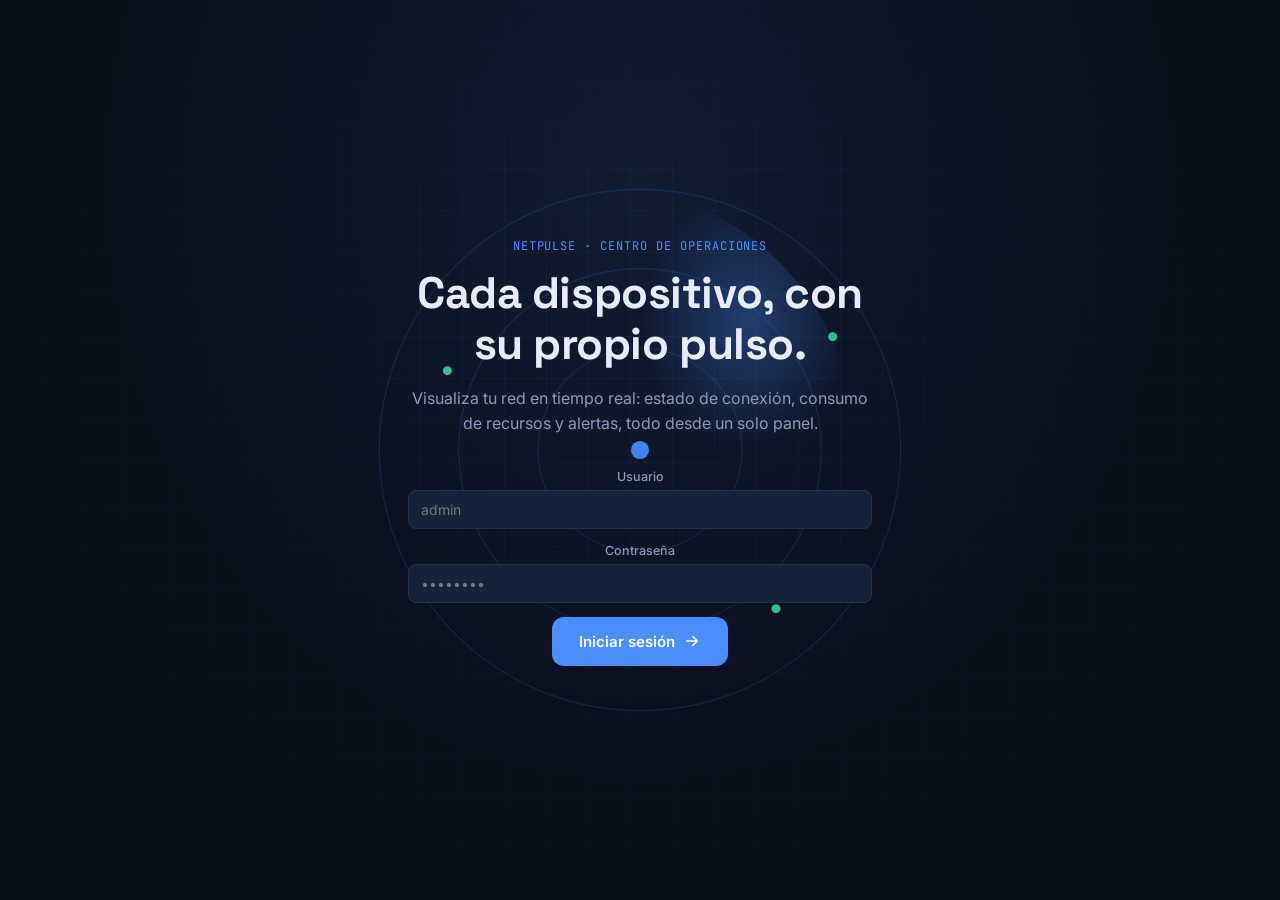
==== commit 3cfc87bf: "se conecto el front con el back" ====
--- a/frontend/index.html
+++ b/frontend/index.html
@@ -1,248 +1,265 @@
-<!DOCTYPE html>
-<html lang="es">
-<head>
-<meta charset="UTF-8">
-<meta name="viewport" content="width=device-width, initial-scale=1.0">
-<title>NetPulse · Monitoreo de Redes</title>
-<link rel="preconnect" href="https://fonts.googleapis.com">
-<link href="https://fonts.googleapis.com/css2?family=Space+Grotesk:wght@500;600;700&family=Inter:wght@400;500;600&family=JetBrains+Mono:wght@400;500;600&display=swap" rel="stylesheet">
-<link rel="stylesheet" href="style.css">
-</head>
-<body>
-
-<!-- PANTALLA DE BIENVENIDA -->
-<div id="pantalla-bienvenida" class="screen flex-center">
-  <div class="grid-backdrop" aria-hidden="true"></div>
-  <svg class="radar-sweep" aria-hidden="true" viewBox="0 0 600 600">
-    <defs>
-      <radialGradient id="sweepGrad" cx="50%" cy="50%" r="50%">
-        <stop offset="0%" stop-color="#4C8DFF" stop-opacity="0.35"/>
-        <stop offset="100%" stop-color="#4C8DFF" stop-opacity="0"/>
-      </radialGradient>
-    </defs>
-    <circle cx="300" cy="300" r="90" class="ring ring-1"/>
-    <circle cx="300" cy="300" r="160" class="ring ring-2"/>
-    <circle cx="300" cy="300" r="230" class="ring ring-3"/>
-    <g class="sweep-group">
-      <path d="M300,300 L300,70 A230,230 0 0,1 490,300 Z" fill="url(#sweepGrad)"/>
-    </g>
-    <circle cx="300" cy="300" r="8" class="core-dot"/>
-    <circle cx="130" cy="230" r="4" class="node"/>
-    <circle cx="470" cy="200" r="4" class="node"/>
-    <circle cx="420" cy="440" r="4" class="node"/>
-    <circle cx="160" cy="420" r="4" class="node"/>
-  </svg>
-
-  <div class="welcome-card">
-    <span class="eyebrow">NetPulse · Centro de Operaciones</span>
-    <h1>Cada dispositivo, con su propio pulso.</h1>
-    <p>Visualiza tu red en tiempo real: estado de conexión, consumo de recursos y alertas, todo desde un solo panel.</p>
-    <button id="btn-empezar" class="btn btn-primary btn-lg">
-      Entrar al panel
-      <svg viewBox="0 0 24 24" width="18" height="18" fill="none"><path d="M5 12h14M13 6l6 6-6 6" stroke="currentColor" stroke-width="2" stroke-linecap="round" stroke-linejoin="round"/></svg>
-    </button>
-  </div>
-</div>
-
-<!-- PANEL PRINCIPAL -->
-<div id="panel-principal" class="screen hidden">
-
-  <aside class="sidebar">
-    <div class="brand">
-      <span class="brand-pulse"><span class="pulse-dot"></span></span>
-      <span class="brand-name">NetPulse</span>
-    </div>
-
-    <nav class="menu-nav">
-      <button class="nav-btn active" data-target="sec-dispositivos">
-        <svg viewBox="0 0 24 24" width="18" height="18" fill="none"><rect x="3" y="4" width="18" height="12" rx="1.5" stroke="currentColor" stroke-width="1.8"/><path d="M8 20h8M12 16v4" stroke="currentColor" stroke-width="1.8" stroke-linecap="round"/></svg>
-        <span>Dispositivos</span>
-      </button>
-      <button class="nav-btn" data-target="sec-alertas">
-        <svg viewBox="0 0 24 24" width="18" height="18" fill="none"><path d="M12 3a5 5 0 0 0-5 5v3.2c0 .6-.2 1.2-.6 1.7L5 15h14l-1.4-2.1c-.4-.5-.6-1.1-.6-1.7V8a5 5 0 0 0-5-5Z" stroke="currentColor" stroke-width="1.8" stroke-linejoin="round"/><path d="M9.5 18a2.5 2.5 0 0 0 5 0" stroke="currentColor" stroke-width="1.8" stroke-linecap="round"/></svg>
-        <span>Alertas</span>
-        <span id="badge-alertas" class="nav-badge hidden">0</span>
-      </button>
-      <button class="nav-btn" data-target="sec-estado">
-        <svg viewBox="0 0 24 24" width="18" height="18" fill="none"><path d="M4 13a8 8 0 0 1 16 0" stroke="currentColor" stroke-width="1.8" stroke-linecap="round"/><path d="M12 13l3.5-4.5" stroke="currentColor" stroke-width="1.8" stroke-linecap="round"/><circle cx="12" cy="13" r="1.4" fill="currentColor"/></svg>
-        <span>Métricas</span>
-      </button>
-    </nav>
-
-    <div class="sidebar-footer">
-      <div class="mini-status">
-        <span class="pulse-dot small"></span>
-        <span>Red monitoreada</span>
-      </div>
-      <span class="mini-clock" id="reloj">--:--:--</span>
-    </div>
-  </aside>
-
-  <main class="content">
-
-    <!-- SECCIÓN 1: DISPOSITIVOS CONECTADOS -->
-    <section id="sec-dispositivos" class="tab-content active">
-      <div class="header-section">
-        <div>
-          <span class="eyebrow">Vista general</span>
-          <h2>Dispositivos conectados</h2>
-        </div>
-        <div class="actions-bar">
-          <button id="btn-nuevo" class="btn btn-success">
-            <svg viewBox="0 0 24 24" width="16" height="16" fill="none"><path d="M12 5v14M5 12h14" stroke="currentColor" stroke-width="2" stroke-linecap="round"/></svg>
-            Nuevo
-          </button>
-          <button id="btn-reemplazar" class="btn btn-warning" disabled>
-            <svg viewBox="0 0 24 24" width="16" height="16" fill="none"><path d="M4 4v5h5M20 20v-5h-5M4.5 15a8 8 0 0 0 14.5 3.5M19.5 9A8 8 0 0 0 5 5.5" stroke="currentColor" stroke-width="1.8" stroke-linecap="round" stroke-linejoin="round"/></svg>
-            Reemplazar
-          </button>
-          <button id="btn-eliminar" class="btn btn-danger" disabled>
-            <svg viewBox="0 0 24 24" width="16" height="16" fill="none"><path d="M4 7h16M9 7V4.8c0-.4.4-.8.9-.8h4.2c.5 0 .9.4.9.8V7M6 7l1 13.2c0 .4.4.8.9.8h8.2c.5 0 .9-.4.9-.8L18 7" stroke="currentColor" stroke-width="1.8" stroke-linecap="round" stroke-linejoin="round"/></svg>
-            Eliminar
-          </button>
-          <button id="btn-ping" class="btn btn-primary">
-            <svg viewBox="0 0 24 24" width="16" height="16" fill="none"><path d="M13 2 4 14h6l-1 8 9-12h-6l1-8Z" stroke="currentColor" stroke-width="1.8" stroke-linejoin="round"/></svg>
-            Probar conexión (ping)
-          </button>
-        </div>
-      </div>
-
-      <div class="stat-strip">
-        <div class="stat-card">
-          <span class="stat-value" id="stat-total">0</span>
-          <span class="stat-label">Total de equipos</span>
-        </div>
-        <div class="stat-card online">
-          <span class="stat-value" id="stat-online">0</span>
-          <span class="stat-label">En línea</span>
-        </div>
-        <div class="stat-card warning">
-          <span class="stat-value" id="stat-warning">0</span>
-          <span class="stat-label">Con advertencia</span>
-        </div>
-        <div class="stat-card offline">
-          <span class="stat-value" id="stat-offline">0</span>
-          <span class="stat-label">Desconectados</span>
-        </div>
-      </div>
-
-      <p class="hint-text">Selecciona una fila para reemplazar o eliminar ese dispositivo.</p>
-
-      <div class="table-container">
-        <table id="tabla-dispositivos">
-          <thead>
-            <tr>
-              <th></th>
-              <th>Nombre del dispositivo</th>
-              <th>Tipo</th>
-              <th>IP</th>
-              <th>Estado en tiempo real</th>
-            </tr>
-          </thead>
-          <tbody></tbody>
-        </table>
-        <div id="empty-dispositivos" class="empty-state hidden">
-          <svg viewBox="0 0 24 24" width="32" height="32" fill="none"><rect x="3" y="4" width="18" height="12" rx="1.5" stroke="currentColor" stroke-width="1.5"/><path d="M8 20h8" stroke="currentColor" stroke-width="1.5" stroke-linecap="round"/></svg>
-          <p>Todavía no hay dispositivos registrados.</p>
-          <button class="btn btn-success btn-sm" id="btn-nuevo-empty">Agregar el primero</button>
-        </div>
-      </div>
-    </section>
-
-    <!-- SECCIÓN 2: ALERTAS -->
-    <section id="sec-alertas" class="tab-content">
-      <div class="header-section">
-        <div>
-          <span class="eyebrow">Historial en vivo</span>
-          <h2>Panel de alertas</h2>
-        </div>
-        <button id="btn-limpiar-alertas" class="btn btn-secondary btn-sm">Marcar todo como leído</button>
-      </div>
-      <div id="contenedor-alertas" class="alerts-container"></div>
-      <div id="empty-alertas" class="empty-state hidden">
-        <svg viewBox="0 0 24 24" width="32" height="32" fill="none"><path d="M12 3a5 5 0 0 0-5 5v3.2c0 .6-.2 1.2-.6 1.7L5 15h14l-1.4-2.1c-.4-.5-.6-1.1-.6-1.7V8a5 5 0 0 0-5-5Z" stroke="currentColor" stroke-width="1.5" stroke-linejoin="round"/></svg>
-        <p>Sin alertas activas. La red opera con normalidad.</p>
-      </div>
-    </section>
-
-    <!-- SECCIÓN 3: ESTADO DEL DISPOSITIVO -->
-    <section id="sec-estado" class="tab-content">
-      <div class="header-section">
-        <div>
-          <span class="eyebrow">Diagnóstico</span>
-          <h2>Estado detallado (tiempo real)</h2>
-        </div>
-        <button id="btn-refrescar-metricos" class="btn btn-primary">
-          <svg viewBox="0 0 24 24" width="16" height="16" fill="none"><path d="M4 4v5h5M20 20v-5h-5M4.5 15a8 8 0 0 0 14.5 3.5M19.5 9A8 8 0 0 0 5 5.5" stroke="currentColor" stroke-width="1.8" stroke-linecap="round" stroke-linejoin="round"/></svg>
-          Actualizar métricas
-        </button>
-      </div>
-      <div id="grid-estado" class="metrics-grid"></div>
-      <div id="empty-estado" class="empty-state hidden">
-        <p>Agrega un dispositivo para ver sus métricas aquí.</p>
-      </div>
-    </section>
-
-  </main>
-</div>
-
-<!-- MODAL FORMULARIO -->
-<div id="modal-form" class="modal hidden">
-  <div class="modal-content">
-    <h3 id="modal-titulo">Nuevo dispositivo</h3>
-    <form id="form-dispositivo">
-      <input type="hidden" id="disp-index">
-      <div class="form-group">
-        <label for="txt-nombre">Nombre</label>
-        <input type="text" id="txt-nombre" required placeholder="Ej. RouterCasa">
-      </div>
-      <div class="form-group">
-        <label for="txt-tipo">Tipo</label>
-        <input type="text" id="txt-tipo" required placeholder="Ej. Router / PC / Cámara">
-      </div>
-      <div class="form-group">
-        <label for="txt-ip">IP del dispositivo</label>
-        <input type="text" id="txt-ip" required placeholder="Ej. 192.168.1.1" inputmode="numeric">
-      </div>
-
-      <button type="button" id="btn-escanear" class="btn btn-secondary btn-block">
-        <svg viewBox="0 0 24 24" width="16" height="16" fill="none"><circle cx="11" cy="11" r="7" stroke="currentColor" stroke-width="1.8"/><path d="m20 20-3.5-3.5" stroke="currentColor" stroke-width="1.8" stroke-linecap="round"/></svg>
-        Escanear dispositivo (auto)
-      </button>
-
-      <div class="form-grid">
-        <div class="form-group">
-          <label>CPU (auto)</label>
-          <input type="text" id="txt-cpu" readonly placeholder="Auto...">
-        </div>
-        <div class="form-group">
-          <label>RAM (auto)</label>
-          <input type="text" id="txt-ram" readonly placeholder="Auto...">
-        </div>
-        <div class="form-group">
-          <label>Temperatura (auto)</label>
-          <input type="text" id="txt-temp" readonly placeholder="Auto...">
-        </div>
-        <div class="form-group">
-          <label>Última actualización</label>
-          <input type="text" id="txt-uptime" readonly placeholder="Auto...">
-        </div>
-      </div>
-      <div class="form-group">
-        <label>Estado detectado</label>
-        <input type="text" id="txt-estado" readonly placeholder="Auto...">
-      </div>
-
-      <div class="modal-actions">
-        <button type="button" id="btn-cancelar" class="btn btn-secondary">Cancelar</button>
-        <button type="submit" class="btn btn-success">Guardar registro</button>
-      </div>
-    </form>
-  </div>
-</div>
-
-<div id="toast" class="toast hidden"></div>
-
-<script src="script.js"></script>
-</body>
-</html>+<!DOCTYPE html>
+<html lang="es">
+<head>
+<meta charset="UTF-8">
+<meta name="viewport" content="width=device-width, initial-scale=1.0">
+<title>NetPulse · Monitoreo de Redes</title>
+<link rel="preconnect" href="https://fonts.googleapis.com">
+<link href="https://fonts.googleapis.com/css2?family=Space+Grotesk:wght@500;600;700&family=Inter:wght@400;500;600&family=JetBrains+Mono:wght@400;500;600&display=swap" rel="stylesheet">
+<link rel="stylesheet" href="style.css">
+</head>
+<body>
+
+<!-- PANTALLA DE BIENVENIDA / LOGIN -->
+<div id="pantalla-bienvenida" class="screen flex-center">
+  <div class="grid-backdrop" aria-hidden="true"></div>
+  <svg class="radar-sweep" aria-hidden="true" viewBox="0 0 600 600">
+    <defs>
+      <radialGradient id="sweepGrad" cx="50%" cy="50%" r="50%">
+        <stop offset="0%" stop-color="#4C8DFF" stop-opacity="0.35"/>
+        <stop offset="100%" stop-color="#4C8DFF" stop-opacity="0"/>
+      </radialGradient>
+    </defs>
+    <circle cx="300" cy="300" r="90" class="ring ring-1"/>
+    <circle cx="300" cy="300" r="160" class="ring ring-2"/>
+    <circle cx="300" cy="300" r="230" class="ring ring-3"/>
+    <g class="sweep-group">
+      <path d="M300,300 L300,70 A230,230 0 0,1 490,300 Z" fill="url(#sweepGrad)"/>
+    </g>
+    <circle cx="300" cy="300" r="8" class="core-dot"/>
+    <circle cx="130" cy="230" r="4" class="node"/>
+    <circle cx="470" cy="200" r="4" class="node"/>
+    <circle cx="420" cy="440" r="4" class="node"/>
+    <circle cx="160" cy="420" r="4" class="node"/>
+  </svg>
+
+  <div class="welcome-card">
+    <span class="eyebrow">NetPulse · Centro de Operaciones</span>
+    <h1>Cada dispositivo, con su propio pulso.</h1>
+    <p>Visualiza tu red en tiempo real: estado de conexión, consumo de recursos y alertas, todo desde un solo panel.</p>
+
+    <div class="form-group">
+      <label for="login-usuario">Usuario</label>
+      <input type="text" id="login-usuario" placeholder="admin" autocomplete="username">
+    </div>
+    <div class="form-group">
+      <label for="login-password">Contraseña</label>
+      <input type="password" id="login-password" placeholder="••••••••" autocomplete="current-password">
+    </div>
+    <p id="login-error" class="hint-text hidden" style="color:var(--critical); margin-top:-4px;"></p>
+
+    <button id="btn-empezar" class="btn btn-primary btn-lg">
+      Iniciar sesión
+      <svg viewBox="0 0 24 24" width="18" height="18" fill="none"><path d="M5 12h14M13 6l6 6-6 6" stroke="currentColor" stroke-width="2" stroke-linecap="round" stroke-linejoin="round"/></svg>
+    </button>
+  </div>
+</div>
+
+<!-- PANEL PRINCIPAL -->
+<div id="panel-principal" class="screen hidden">
+
+  <aside class="sidebar">
+    <div class="brand">
+      <span class="brand-pulse"><span class="pulse-dot"></span></span>
+      <span class="brand-name">NetPulse</span>
+    </div>
+
+    <nav class="menu-nav">
+      <button class="nav-btn active" data-target="sec-dispositivos">
+        <svg viewBox="0 0 24 24" width="18" height="18" fill="none"><rect x="3" y="4" width="18" height="12" rx="1.5" stroke="currentColor" stroke-width="1.8"/><path d="M8 20h8M12 16v4" stroke="currentColor" stroke-width="1.8" stroke-linecap="round"/></svg>
+        <span>Dispositivos</span>
+      </button>
+      <button class="nav-btn" data-target="sec-alertas">
+        <svg viewBox="0 0 24 24" width="18" height="18" fill="none"><path d="M12 3a5 5 0 0 0-5 5v3.2c0 .6-.2 1.2-.6 1.7L5 15h14l-1.4-2.1c-.4-.5-.6-1.1-.6-1.7V8a5 5 0 0 0-5-5Z" stroke="currentColor" stroke-width="1.8" stroke-linejoin="round"/><path d="M9.5 18a2.5 2.5 0 0 0 5 0" stroke="currentColor" stroke-width="1.8" stroke-linecap="round"/></svg>
+        <span>Alertas</span>
+        <span id="badge-alertas" class="nav-badge hidden">0</span>
+      </button>
+      <button class="nav-btn" data-target="sec-estado">
+        <svg viewBox="0 0 24 24" width="18" height="18" fill="none"><path d="M4 13a8 8 0 0 1 16 0" stroke="currentColor" stroke-width="1.8" stroke-linecap="round"/><path d="M12 13l3.5-4.5" stroke="currentColor" stroke-width="1.8" stroke-linecap="round"/><circle cx="12" cy="13" r="1.4" fill="currentColor"/></svg>
+        <span>Métricas</span>
+      </button>
+    </nav>
+
+    <div class="sidebar-footer">
+      <div class="mini-status">
+        <span class="pulse-dot small"></span>
+        <span>Red monitoreada</span>
+      </div>
+      <span class="mini-clock" id="reloj">--:--:--</span>
+      <button id="btn-cerrar-sesion" class="btn btn-secondary btn-sm btn-block" style="margin:6px 0 0;">Cerrar sesión</button>
+    </div>
+  </aside>
+
+  <main class="content">
+
+    <!-- SECCIÓN 1: DISPOSITIVOS CONECTADOS -->
+    <section id="sec-dispositivos" class="tab-content active">
+      <div class="header-section">
+        <div>
+          <span class="eyebrow">Vista general</span>
+          <h2>Dispositivos conectados</h2>
+        </div>
+        <div class="actions-bar">
+          <button id="btn-nuevo" class="btn btn-success">
+            <svg viewBox="0 0 24 24" width="16" height="16" fill="none"><path d="M12 5v14M5 12h14" stroke="currentColor" stroke-width="2" stroke-linecap="round"/></svg>
+            Nuevo
+          </button>
+          <button id="btn-descubrir" class="btn btn-secondary">
+            <svg viewBox="0 0 24 24" width="16" height="16" fill="none"><circle cx="11" cy="11" r="7" stroke="currentColor" stroke-width="1.8"/><path d="m20 20-3.5-3.5" stroke="currentColor" stroke-width="1.8" stroke-linecap="round"/></svg>
+            Descubrir red
+          </button>
+          <button id="btn-reemplazar" class="btn btn-warning" disabled>
+            <svg viewBox="0 0 24 24" width="16" height="16" fill="none"><path d="M4 4v5h5M20 20v-5h-5M4.5 15a8 8 0 0 0 14.5 3.5M19.5 9A8 8 0 0 0 5 5.5" stroke="currentColor" stroke-width="1.8" stroke-linecap="round" stroke-linejoin="round"/></svg>
+            Editar
+          </button>
+          <button id="btn-eliminar" class="btn btn-danger" disabled>
+            <svg viewBox="0 0 24 24" width="16" height="16" fill="none"><path d="M4 7h16M9 7V4.8c0-.4.4-.8.9-.8h4.2c.5 0 .9.4.9.8V7M6 7l1 13.2c0 .4.4.8.9.8h8.2c.5 0 .9-.4.9-.8L18 7" stroke="currentColor" stroke-width="1.8" stroke-linecap="round" stroke-linejoin="round"/></svg>
+            Eliminar
+          </button>
+          <button id="btn-ping" class="btn btn-primary">
+            <svg viewBox="0 0 24 24" width="16" height="16" fill="none"><path d="M13 2 4 14h6l-1 8 9-12h-6l1-8Z" stroke="currentColor" stroke-width="1.8" stroke-linejoin="round"/></svg>
+            Probar conexión (ping)
+          </button>
+        </div>
+      </div>
+
+      <div class="stat-strip">
+        <div class="stat-card">
+          <span class="stat-value" id="stat-total">0</span>
+          <span class="stat-label">Total de equipos</span>
+        </div>
+        <div class="stat-card online">
+          <span class="stat-value" id="stat-online">0</span>
+          <span class="stat-label">En línea</span>
+        </div>
+        <div class="stat-card warning">
+          <span class="stat-value" id="stat-warning">0</span>
+          <span class="stat-label">Con advertencia</span>
+        </div>
+        <div class="stat-card offline">
+          <span class="stat-value" id="stat-offline">0</span>
+          <span class="stat-label">Desconectados</span>
+        </div>
+      </div>
+
+      <p class="hint-text">Selecciona una fila para editar o eliminar ese dispositivo.</p>
+
+      <div class="table-container">
+        <table id="tabla-dispositivos">
+          <thead>
+            <tr>
+              <th></th>
+              <th>Nombre del dispositivo</th>
+              <th>Tipo</th>
+              <th>IP</th>
+              <th>Estado en tiempo real</th>
+            </tr>
+          </thead>
+          <tbody></tbody>
+        </table>
+        <div id="empty-dispositivos" class="empty-state hidden">
+          <svg viewBox="0 0 24 24" width="32" height="32" fill="none"><rect x="3" y="4" width="18" height="12" rx="1.5" stroke="currentColor" stroke-width="1.5"/><path d="M8 20h8" stroke="currentColor" stroke-width="1.5" stroke-linecap="round"/></svg>
+          <p>Todavía no hay dispositivos registrados.</p>
+          <button class="btn btn-success btn-sm" id="btn-nuevo-empty">Agregar el primero</button>
+        </div>
+      </div>
+    </section>
+
+    <!-- SECCIÓN 2: ALERTAS -->
+    <section id="sec-alertas" class="tab-content">
+      <div class="header-section">
+        <div>
+          <span class="eyebrow">Historial en vivo</span>
+          <h2>Panel de alertas</h2>
+        </div>
+        <button id="btn-limpiar-alertas" class="btn btn-secondary btn-sm">Marcar todo como leído</button>
+      </div>
+      <div id="contenedor-alertas" class="alerts-container"></div>
+      <div id="empty-alertas" class="empty-state hidden">
+        <svg viewBox="0 0 24 24" width="32" height="32" fill="none"><path d="M12 3a5 5 0 0 0-5 5v3.2c0 .6-.2 1.2-.6 1.7L5 15h14l-1.4-2.1c-.4-.5-.6-1.1-.6-1.7V8a5 5 0 0 0-5-5Z" stroke="currentColor" stroke-width="1.5" stroke-linejoin="round"/></svg>
+        <p>Sin alertas activas. La red opera con normalidad.</p>
+      </div>
+    </section>
+
+    <!-- SECCIÓN 3: ESTADO DEL DISPOSITIVO -->
+    <section id="sec-estado" class="tab-content">
+      <div class="header-section">
+        <div>
+          <span class="eyebrow">Diagnóstico</span>
+          <h2>Estado detallado (tiempo real)</h2>
+        </div>
+        <button id="btn-refrescar-metricos" class="btn btn-primary">
+          <svg viewBox="0 0 24 24" width="16" height="16" fill="none"><path d="M4 4v5h5M20 20v-5h-5M4.5 15a8 8 0 0 0 14.5 3.5M19.5 9A8 8 0 0 0 5 5.5" stroke="currentColor" stroke-width="1.8" stroke-linecap="round" stroke-linejoin="round"/></svg>
+          Actualizar métricas
+        </button>
+      </div>
+      <p class="hint-text">CPU/RAM/Temperatura requieren que el dispositivo tenga SNMP configurado (ver SNMP_HOSTS). Sin SNMP, esos campos se muestran como "N/D".</p>
+      <div id="grid-estado" class="metrics-grid"></div>
+      <div id="empty-estado" class="empty-state hidden">
+        <p>Agrega un dispositivo para ver sus métricas aquí.</p>
+      </div>
+    </section>
+
+  </main>
+</div>
+
+<!-- MODAL FORMULARIO -->
+<div id="modal-form" class="modal hidden">
+  <div class="modal-content">
+    <h3 id="modal-titulo">Nuevo dispositivo</h3>
+    <form id="form-dispositivo">
+      <input type="hidden" id="disp-index">
+      <div class="form-group">
+        <label for="txt-nombre">Nombre</label>
+        <input type="text" id="txt-nombre" required placeholder="Ej. RouterCasa">
+      </div>
+      <div class="form-group">
+        <label for="txt-tipo">Tipo</label>
+        <input type="text" id="txt-tipo" required placeholder="Ej. Router / PC / Cámara">
+      </div>
+      <div class="form-group">
+        <label for="txt-ip">IP del dispositivo</label>
+        <input type="text" id="txt-ip" required placeholder="Ej. 192.168.1.1" inputmode="numeric">
+      </div>
+
+      <button type="button" id="btn-escanear" class="btn btn-secondary btn-block">
+        <svg viewBox="0 0 24 24" width="16" height="16" fill="none"><circle cx="11" cy="11" r="7" stroke="currentColor" stroke-width="1.8"/><path d="m20 20-3.5-3.5" stroke="currentColor" stroke-width="1.8" stroke-linecap="round"/></svg>
+        Escanear dispositivo (auto)
+      </button>
+
+      <div class="form-grid">
+        <div class="form-group">
+          <label>CPU (auto)</label>
+          <input type="text" id="txt-cpu" readonly placeholder="Auto...">
+        </div>
+        <div class="form-group">
+          <label>RAM (auto)</label>
+          <input type="text" id="txt-ram" readonly placeholder="Auto...">
+        </div>
+        <div class="form-group">
+          <label>Temperatura (auto)</label>
+          <input type="text" id="txt-temp" readonly placeholder="Auto...">
+        </div>
+        <div class="form-group">
+          <label>Última actualización</label>
+          <input type="text" id="txt-uptime" readonly placeholder="Auto...">
+        </div>
+      </div>
+      <div class="form-group">
+        <label>Estado detectado</label>
+        <input type="text" id="txt-estado" readonly placeholder="Auto...">
+      </div>
+
+      <div class="modal-actions">
+        <button type="button" id="btn-cancelar" class="btn btn-secondary">Cancelar</button>
+        <button type="submit" class="btn btn-success">Guardar registro</button>
+      </div>
+    </form>
+  </div>
+</div>
+
+<div id="toast" class="toast hidden"></div>
+
+<script src="script.js"></script>
+</body>
+</html>
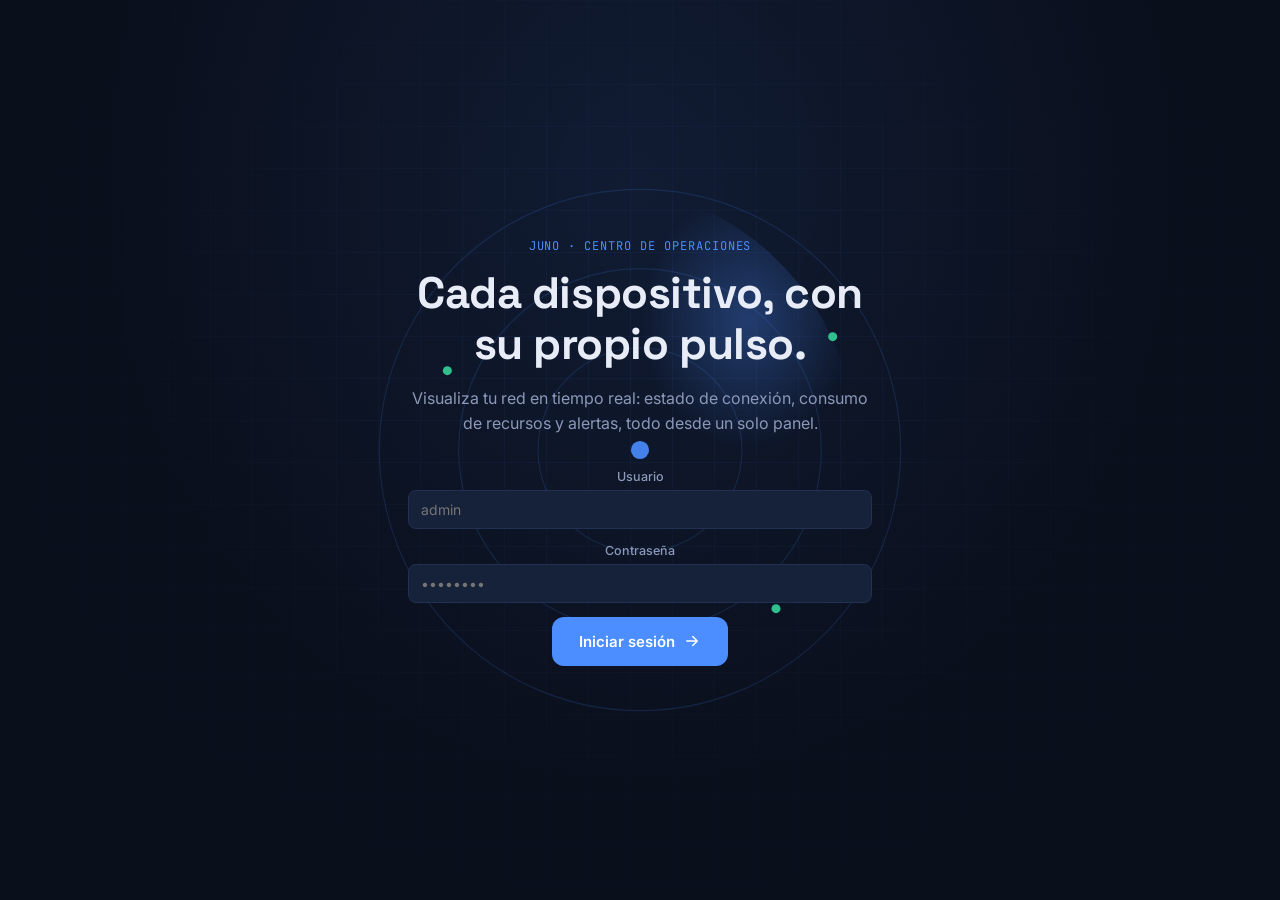
==== commit b92eaa33: "cambio del nombre en todo el proyecto y correccion del bug de front" ====
--- a/frontend/index.html
+++ b/frontend/index.html
@@ -3,7 +3,7 @@
 <head>
 <meta charset="UTF-8">
 <meta name="viewport" content="width=device-width, initial-scale=1.0">
-<title>NetPulse · Monitoreo de Redes</title>
+<title>Juno · Monitoreo de Redes</title>
 <link rel="preconnect" href="https://fonts.googleapis.com">
 <link href="https://fonts.googleapis.com/css2?family=Space+Grotesk:wght@500;600;700&family=Inter:wght@400;500;600&family=JetBrains+Mono:wght@400;500;600&display=swap" rel="stylesheet">
 <link rel="stylesheet" href="style.css">
@@ -34,7 +34,7 @@
   </svg>
 
   <div class="welcome-card">
-    <span class="eyebrow">NetPulse · Centro de Operaciones</span>
+    <span class="eyebrow">Juno · Centro de Operaciones</span>
     <h1>Cada dispositivo, con su propio pulso.</h1>
     <p>Visualiza tu red en tiempo real: estado de conexión, consumo de recursos y alertas, todo desde un solo panel.</p>
 
@@ -61,7 +61,7 @@
   <aside class="sidebar">
     <div class="brand">
       <span class="brand-pulse"><span class="pulse-dot"></span></span>
-      <span class="brand-name">NetPulse</span>
+      <span class="brand-name">Juno</span>
     </div>
 
     <nav class="menu-nav">
@@ -76,7 +76,7 @@
       </button>
       <button class="nav-btn" data-target="sec-estado">
         <svg viewBox="0 0 24 24" width="18" height="18" fill="none"><path d="M4 13a8 8 0 0 1 16 0" stroke="currentColor" stroke-width="1.8" stroke-linecap="round"/><path d="M12 13l3.5-4.5" stroke="currentColor" stroke-width="1.8" stroke-linecap="round"/><circle cx="12" cy="13" r="1.4" fill="currentColor"/></svg>
-        <span>Métricas</span>
+        <span>Métricas & NetFlow</span>
       </button>
     </nav>
 
@@ -142,13 +142,34 @@
         </div>
       </div>
 
-      <p class="hint-text">Selecciona una fila para editar o eliminar ese dispositivo.</p>
+      <!-- BARRA DE CONTROLES: FILTROS, BÚSQUEDA Y ACCIONES MASIVAS -->
+      <div class="controls-toolbar">
+        <div class="search-box">
+          <svg viewBox="0 0 24 24" width="16" height="16" fill="none"><circle cx="11" cy="11" r="7" stroke="currentColor" stroke-width="1.8"/><path d="m20 20-3.5-3.5" stroke="currentColor" stroke-width="1.8" stroke-linecap="round"/></svg>
+          <input type="text" id="input-busqueda" placeholder="Buscar por IP, nombre o tipo...">
+        </div>
+        <div class="filter-tabs">
+          <button class="filter-btn active" data-filter="todos">Todos</button>
+          <button class="filter-btn" data-filter="online">En línea</button>
+          <button class="filter-btn" data-filter="offline">Desconectados</button>
+        </div>
+        <div class="bulk-actions">
+          <button id="btn-eliminar-masivo" class="btn btn-danger btn-sm" disabled>
+            🗑️ Eliminar seleccionados (<span id="count-seleccionados">0</span>)
+          </button>
+          <button id="btn-limpiar-inactivos" class="btn btn-warning btn-sm">
+            🧹 Limpiar inactivos (Offline)
+          </button>
+        </div>
+      </div>
 
       <div class="table-container">
         <table id="tabla-dispositivos">
           <thead>
             <tr>
-              <th></th>
+              <th style="width:36px; text-align:center;">
+                <input type="checkbox" id="chk-select-all" title="Seleccionar todos los visibles">
+              </th>
               <th>Nombre del dispositivo</th>
               <th>Tipo</th>
               <th>IP</th>
@@ -159,7 +180,7 @@
         </table>
         <div id="empty-dispositivos" class="empty-state hidden">
           <svg viewBox="0 0 24 24" width="32" height="32" fill="none"><rect x="3" y="4" width="18" height="12" rx="1.5" stroke="currentColor" stroke-width="1.5"/><path d="M8 20h8" stroke="currentColor" stroke-width="1.5" stroke-linecap="round"/></svg>
-          <p>Todavía no hay dispositivos registrados.</p>
+          <p>No se encontraron dispositivos con el filtro actual.</p>
           <button class="btn btn-success btn-sm" id="btn-nuevo-empty">Agregar el primero</button>
         </div>
       </div>
@@ -181,23 +202,57 @@
       </div>
     </section>
 
-    <!-- SECCIÓN 3: ESTADO DEL DISPOSITIVO -->
+    <!-- SECCIÓN 3: ESTADO DEL DISPOSITIVO & ANÁLISIS NETFLOW -->
     <section id="sec-estado" class="tab-content">
       <div class="header-section">
         <div>
-          <span class="eyebrow">Diagnóstico</span>
-          <h2>Estado detallado (tiempo real)</h2>
+          <span class="eyebrow">Diagnóstico & Red</span>
+          <h2>Métricas & Análisis NetFlow</h2>
         </div>
         <button id="btn-refrescar-metricos" class="btn btn-primary">
           <svg viewBox="0 0 24 24" width="16" height="16" fill="none"><path d="M4 4v5h5M20 20v-5h-5M4.5 15a8 8 0 0 0 14.5 3.5M19.5 9A8 8 0 0 0 5 5.5" stroke="currentColor" stroke-width="1.8" stroke-linecap="round" stroke-linejoin="round"/></svg>
           Actualizar métricas
         </button>
       </div>
-      <p class="hint-text">CPU/RAM/Temperatura requieren que el dispositivo tenga SNMP configurado (ver SNMP_HOSTS). Sin SNMP, esos campos se muestran como "N/D".</p>
+
+      <!-- PANEL DE ANÁLISIS DE TRÁFICO Y ENTROPÍA NETFLOW -->
+      <div class="netflow-analytics-grid">
+        <div class="netflow-card chart-card">
+          <div class="netflow-card-header">
+            <h3>📈 Volumen de Tráfico NetFlow (Flujos/minuto)</h3>
+            <span class="live-tag"><span class="pulse-dot small"></span> En vivo</span>
+          </div>
+          <div class="canvas-wrapper">
+            <canvas id="canvas-netflow" height="200"></canvas>
+          </div>
+        </div>
+
+        <div class="netflow-card entropy-card">
+          <div class="netflow-card-header">
+            <h3>⚡ Entropía de Red & Distribución</h3>
+          </div>
+          <div class="entropy-body">
+            <div class="entropy-score">
+              <span class="entropy-val" id="val-entropia">0.00</span>
+              <span class="entropy-unit">bits</span>
+            </div>
+            <p class="entropy-desc">La entropía mide la aleatoriedad y variabilidad en la distribución del tráfico. Valores altos indican alta dispersión o escaneos activos; valores bajos indican tráfico uniforme.</p>
+            <div class="top-talkers">
+              <h4>🔥 Top IPs emisoras (NetFlow)</h4>
+              <ul id="lista-top-talkers" class="talkers-list">
+                <li class="empty-text">Sin datos de flujos aún</li>
+              </ul>
+            </div>
+          </div>
+        </div>
+      </div>
+
+      <p class="hint-text" style="margin-top:24px;">Métricas de Hardware por SNMP (CPU/RAM/Temp):</p>
       <div id="grid-estado" class="metrics-grid"></div>
       <div id="empty-estado" class="empty-state hidden">
         <p>Agrega un dispositivo para ver sus métricas aquí.</p>
       </div>
+
     </section>
 
   </main>
@@ -224,8 +279,12 @@
 
       <button type="button" id="btn-escanear" class="btn btn-secondary btn-block">
         <svg viewBox="0 0 24 24" width="16" height="16" fill="none"><circle cx="11" cy="11" r="7" stroke="currentColor" stroke-width="1.8"/><path d="m20 20-3.5-3.5" stroke="currentColor" stroke-width="1.8" stroke-linecap="round"/></svg>
-        Escanear dispositivo (auto)
+        Escanear dispositivo con Nmap (Detección Auto)
       </button>
+
+      <div id="box-scan-result" class="scan-result-box hidden">
+        <!-- Llenado dinámicamente desde script.js tras escaneo Nmap -->
+      </div>
 
       <div class="form-grid">
         <div class="form-group">
--- a/frontend/style.css
+++ b/frontend/style.css
@@ -1,5 +1,5 @@
 /* ============================================================
-   NetPulse — Sistema de Monitoreo de Redes
+   Juno — Sistema de Monitoreo de Redes
    Tokens: fondo NOC oscuro, acentos de estado, tipografía técnica
    ============================================================ */
 
@@ -542,8 +542,229 @@
 @keyframes toast-in{ from{ opacity:0; transform: translate(-50%, 8px);} to{ opacity:1; transform: translate(-50%,0);} }
 
 /* ============================================================
-   Responsive
+   Barra de herramientas, búsqueda, filtros y acciones masivas
    ============================================================ */
+.controls-toolbar {
+  display: flex;
+  flex-wrap: wrap;
+  align-items: center;
+  justify-content: space-between;
+  gap: 12px;
+  margin-bottom: 16px;
+  padding: 12px 14px;
+  background: var(--panel);
+  border: 1px solid var(--border-soft);
+  border-radius: var(--radius-md);
+}
+
+.search-box {
+  display: flex;
+  align-items: center;
+  gap: 8px;
+  background: var(--panel-alt);
+  border: 1px solid var(--border);
+  border-radius: var(--radius-sm);
+  padding: 6px 12px;
+  flex: 1;
+  min-width: 240px;
+  color: var(--text-dim);
+}
+
+.search-box input {
+  background: transparent;
+  border: none;
+  color: var(--text);
+  font-size: 13.5px;
+  width: 100%;
+}
+
+.search-box input:focus {
+  outline: none;
+}
+
+.filter-tabs {
+  display: flex;
+  background: var(--panel-alt);
+  padding: 3px;
+  border-radius: var(--radius-sm);
+  gap: 2px;
+  border: 1px solid var(--border-soft);
+}
+
+.filter-btn {
+  background: transparent;
+  border: none;
+  color: var(--text-muted);
+  font-size: 12.5px;
+  font-weight: 500;
+  padding: 6px 14px;
+  border-radius: 4px;
+  cursor: pointer;
+  transition: all 0.15s ease;
+}
+
+.filter-btn:hover {
+  color: var(--text);
+}
+
+.filter-btn.active {
+  background: var(--panel-raised);
+  color: var(--accent);
+  box-shadow: 0 1px 4px rgba(0,0,0,0.3);
+}
+
+.bulk-actions {
+  display: flex;
+  gap: 8px;
+}
+
+/* Checkbox personalizado */
+input[type="checkbox"] {
+  accent-color: var(--accent);
+  width: 16px;
+  height: 16px;
+  cursor: pointer;
+}
+
+/* ============================================================
+   NetFlow Analytics Grid & Canvas Graph
+   ============================================================ */
+.netflow-analytics-grid {
+  display: grid;
+  grid-template-columns: 1fr 340px;
+  gap: 16px;
+  margin-bottom: 24px;
+}
+
+@media (max-width: 960px) {
+  .netflow-analytics-grid {
+    grid-template-columns: 1fr;
+  }
+}
+
+.netflow-card {
+  background: var(--panel);
+  border: 1px solid var(--border-soft);
+  border-radius: var(--radius-md);
+  padding: 18px;
+}
+
+.netflow-card-header {
+  display: flex;
+  justify-content: space-between;
+  align-items: center;
+  margin-bottom: 14px;
+}
+
+.netflow-card-header h3 {
+  font-family: var(--font-display);
+  font-size: 15px;
+  font-weight: 600;
+  margin: 0;
+}
+
+.live-tag {
+  font-size: 11px;
+  color: var(--online);
+  display: flex;
+  align-items: center;
+  gap: 6px;
+  background: rgba(46, 213, 115, 0.1);
+  padding: 3px 8px;
+  border-radius: 12px;
+}
+
+.canvas-wrapper {
+  position: relative;
+  width: 100%;
+  height: 200px;
+}
+
+.canvas-wrapper canvas {
+  width: 100% !important;
+  height: 100% !important;
+  display: block;
+}
+
+.entropy-body {
+  display: flex;
+  flex-direction: column;
+  gap: 12px;
+}
+
+.entropy-score {
+  display: flex;
+  align-items: baseline;
+  gap: 8px;
+}
+
+.entropy-val {
+  font-family: var(--font-mono);
+  font-size: 36px;
+  font-weight: 700;
+  color: var(--accent);
+  line-height: 1;
+}
+
+.entropy-unit {
+  font-size: 14px;
+  color: var(--text-dim);
+}
+
+.entropy-desc {
+  font-size: 12px;
+  color: var(--text-muted);
+  line-height: 1.4;
+  margin: 0;
+}
+
+.top-talkers {
+  margin-top: 8px;
+  border-top: 1px solid var(--border-soft);
+  padding-top: 10px;
+}
+
+.top-talkers h4 {
+  font-size: 12.5px;
+  color: var(--text);
+  margin: 0 0 8px;
+}
+
+.talkers-list {
+  list-style: none;
+  padding: 0;
+  margin: 0;
+  display: flex;
+  flex-direction: column;
+  gap: 6px;
+}
+
+.talkers-list li {
+  display: flex;
+  justify-content: space-between;
+  font-family: var(--font-mono);
+  font-size: 12px;
+  padding: 5px 8px;
+  background: var(--panel-alt);
+  border-radius: 4px;
+}
+
+.talkers-list .ip {
+  color: var(--accent-light);
+}
+
+.talkers-list .flujos {
+  color: var(--text-dim);
+}
+
+.talkers-list .empty-text {
+  color: var(--text-dim);
+  font-family: var(--font-sans);
+  font-style: italic;
+  justify-content: center;
+}
+
+/* Responsive */
 @media (max-width: 900px){
   #panel-principal{ grid-template-columns: 1fr; }
   .sidebar{
@@ -568,4 +789,125 @@
   tbody tr{ display: grid; grid-template-columns: auto 1fr; gap: 4px 12px; padding: 10px 6px; }
   tbody td{ padding: 4px 12px; }
   td.col-select{ grid-row: 1 / span 3; }
+}
+
+/* ============================================================
+   Badges de Tipo de Dispositivo & Clasificación Nmap
+   ============================================================ */
+.type-badge {
+  display: inline-flex;
+  align-items: center;
+  gap: 6px;
+  padding: 4px 10px;
+  border-radius: 20px;
+  font-size: 0.78rem;
+  font-weight: 600;
+  letter-spacing: 0.02em;
+  white-space: nowrap;
+  transition: all 0.2s ease;
+}
+
+.type-badge.type-router {
+  background: rgba(56, 189, 248, 0.12);
+  color: #38bdf8;
+  border: 1px solid rgba(56, 189, 248, 0.3);
+  box-shadow: 0 0 10px rgba(56, 189, 248, 0.15);
+}
+
+.type-badge.type-switch {
+  background: rgba(192, 132, 252, 0.12);
+  color: #c084fc;
+  border: 1px solid rgba(192, 132, 252, 0.3);
+  box-shadow: 0 0 10px rgba(192, 132, 252, 0.15);
+}
+
+.type-badge.type-pc {
+  background: rgba(96, 165, 250, 0.12);
+  color: #60a5fa;
+  border: 1px solid rgba(96, 165, 250, 0.3);
+  box-shadow: 0 0 10px rgba(96, 165, 250, 0.15);
+}
+
+.type-badge.type-servidor {
+  background: rgba(52, 211, 153, 0.12);
+  color: #34d399;
+  border: 1px solid rgba(52, 211, 153, 0.3);
+  box-shadow: 0 0 10px rgba(52, 211, 153, 0.15);
+}
+
+.type-badge.type-impresora {
+  background: rgba(251, 191, 36, 0.12);
+  color: #fbbf24;
+  border: 1px solid rgba(251, 191, 36, 0.3);
+  box-shadow: 0 0 10px rgba(251, 191, 36, 0.15);
+}
+
+.type-badge.type-camara {
+  background: rgba(251, 113, 133, 0.12);
+  color: #fb7185;
+  border: 1px solid rgba(251, 113, 133, 0.3);
+  box-shadow: 0 0 10px rgba(251, 113, 133, 0.15);
+}
+
+/* ---------- Caja de Resultados de Escaneo Nmap en Modal ---------- */
+.scan-result-box {
+  margin: 14px 0;
+  padding: 14px 16px;
+  background: rgba(15, 23, 42, 0.85);
+  border: 1px solid rgba(56, 189, 248, 0.3);
+  border-radius: var(--radius-md);
+  backdrop-filter: blur(8px);
+  box-shadow: 0 4px 20px rgba(0, 0, 0, 0.4), inset 0 0 12px rgba(56, 189, 248, 0.08);
+  animation: fadeIn 0.3s cubic-bezier(0.16, 1, 0.3, 1);
+}
+
+.scan-header {
+  display: flex;
+  align-items: center;
+  justify-content: space-between;
+  padding-bottom: 8px;
+  margin-bottom: 10px;
+  border-bottom: 1px solid rgba(255, 255, 255, 0.08);
+}
+
+.scan-title {
+  font-family: var(--font-display);
+  font-size: 0.85rem;
+  font-weight: 600;
+  color: var(--text-muted);
+}
+
+.scan-details {
+  display: flex;
+  flex-direction: column;
+  gap: 6px;
+  font-size: 0.82rem;
+  color: var(--text);
+}
+
+.scan-ports {
+  margin-top: 4px;
+}
+
+.ports-list {
+  display: flex;
+  flex-wrap: wrap;
+  gap: 6px;
+  margin-top: 6px;
+}
+
+.port-chip {
+  font-family: var(--font-mono);
+  font-size: 0.75rem;
+  padding: 3px 8px;
+  border-radius: 6px;
+  background: rgba(56, 189, 248, 0.15);
+  color: #7dd3fc;
+  border: 1px solid rgba(56, 189, 248, 0.25);
+}
+
+.empty-ports {
+  font-size: 0.78rem;
+  color: var(--text-dim);
+  font-style: italic;
 }
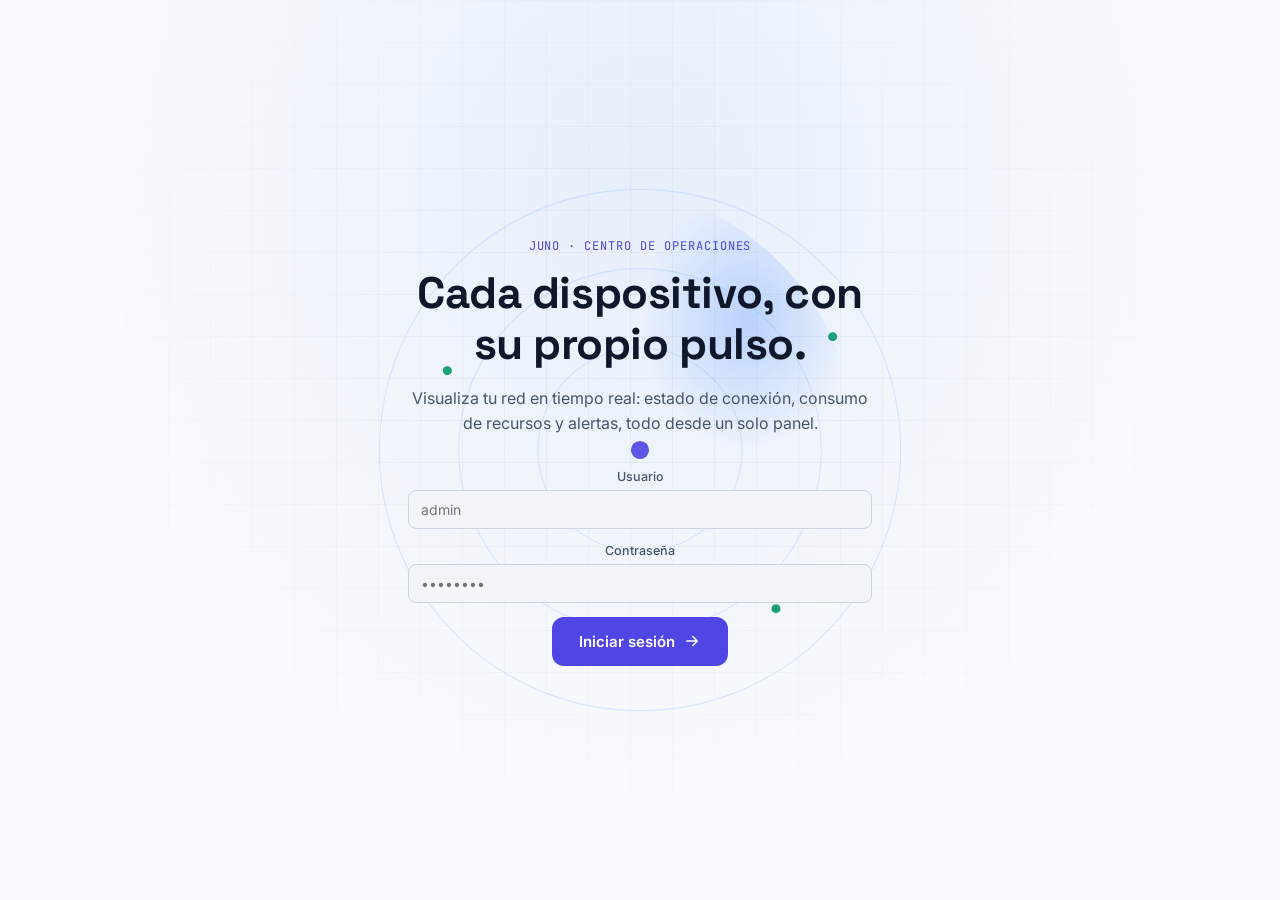
==== commit 3f253872: "se agrego un tunnel cloudflare y un pequeño rediseño en el dashboard" ====
--- a/frontend/index.html
+++ b/frontend/index.html
@@ -81,6 +81,11 @@
     </nav>
 
     <div class="sidebar-footer">
+      <button id="btn-theme-toggle" class="theme-toggle-btn" title="Cambiar tema Claro / Oscuro">
+        <svg id="theme-icon-sun" class="hidden" viewBox="0 0 24 24" width="16" height="16" fill="none" stroke="currentColor" stroke-width="2" stroke-linecap="round" stroke-linejoin="round"><circle cx="12" cy="12" r="5"/><path d="M12 1v2M12 21v2M4.22 4.22l1.42 1.42M18.36 18.36l1.42 1.42M1 12h2M21 12h2M4.22 19.78l1.42-1.42M18.36 5.64l1.42-1.42"/></svg>
+        <svg id="theme-icon-moon" viewBox="0 0 24 24" width="16" height="16" fill="none" stroke="currentColor" stroke-width="2" stroke-linecap="round" stroke-linejoin="round"><path d="M21 12.79A9 9 0 1 1 11.21 3 7 7 0 0 0 21 12.79z"/></svg>
+        <span id="theme-text">Modo Oscuro</span>
+      </button>
       <div class="mini-status">
         <span class="pulse-dot small"></span>
         <span>Red monitoreada</span>
@@ -142,17 +147,31 @@
         </div>
       </div>
 
-      <!-- BARRA DE CONTROLES: FILTROS, BÚSQUEDA Y ACCIONES MASIVAS -->
+      <!-- BARRA DE CONTROLES: FILTROS, BÚSQUEDA, VISTAS Y ACCIONES MASIVAS -->
       <div class="controls-toolbar">
         <div class="search-box">
           <svg viewBox="0 0 24 24" width="16" height="16" fill="none"><circle cx="11" cy="11" r="7" stroke="currentColor" stroke-width="1.8"/><path d="m20 20-3.5-3.5" stroke="currentColor" stroke-width="1.8" stroke-linecap="round"/></svg>
           <input type="text" id="input-busqueda" placeholder="Buscar por IP, nombre o tipo...">
         </div>
+
         <div class="filter-tabs">
           <button class="filter-btn active" data-filter="todos">Todos</button>
+          <button class="filter-btn" data-filter="switch">🔌 Switches</button>
+          <button class="filter-btn" data-filter="router">🌐 Routers</button>
+          <button class="filter-btn" data-filter="servidor">🖥️ Servidores</button>
           <button class="filter-btn" data-filter="online">En línea</button>
           <button class="filter-btn" data-filter="offline">Desconectados</button>
         </div>
+
+        <div class="view-toggle">
+          <button id="btn-view-table" class="view-btn active" title="Vista en Tabla">
+            <svg viewBox="0 0 24 24" width="16" height="16" fill="none" stroke="currentColor" stroke-width="2"><line x1="8" y1="6" x2="21" y2="6"/><line x1="8" y1="12" x2="21" y2="12"/><line x1="8" y1="18" x2="21" y2="18"/><line x1="3" y1="6" x2="3.01" y2="6"/><line x1="3" y1="12" x2="3.01" y2="12"/><line x1="3" y1="18" x2="3.01" y2="18"/></svg>
+          </button>
+          <button id="btn-view-grid" class="view-btn" title="Vista en Tarjetas">
+            <svg viewBox="0 0 24 24" width="16" height="16" fill="none" stroke="currentColor" stroke-width="2"><rect x="3" y="3" width="7" height="7"/><rect x="14" y="3" width="7" height="7"/><rect x="14" y="14" width="7" height="7"/><rect x="3" y="14" width="7" height="7"/></svg>
+          </button>
+        </div>
+
         <div class="bulk-actions">
           <button id="btn-eliminar-masivo" class="btn btn-danger btn-sm" disabled>
             🗑️ Eliminar seleccionados (<span id="count-seleccionados">0</span>)
@@ -163,21 +182,30 @@
         </div>
       </div>
 
-      <div class="table-container">
-        <table id="tabla-dispositivos">
-          <thead>
-            <tr>
-              <th style="width:36px; text-align:center;">
-                <input type="checkbox" id="chk-select-all" title="Seleccionar todos los visibles">
-              </th>
-              <th>Nombre del dispositivo</th>
-              <th>Tipo</th>
-              <th>IP</th>
-              <th>Estado en tiempo real</th>
-            </tr>
-          </thead>
-          <tbody></tbody>
-        </table>
+      <div class="devices-display-container">
+        <!-- VISTA TABLA -->
+        <div id="container-tabla" class="table-container">
+          <table id="tabla-dispositivos">
+            <thead>
+              <tr>
+                <th style="width:36px; text-align:center;">
+                  <input type="checkbox" id="chk-select-all" title="Seleccionar todos los visibles">
+                </th>
+                <th>Nombre del dispositivo</th>
+                <th>Tipo</th>
+                <th>IP</th>
+                <th>Estado en tiempo real</th>
+              </tr>
+            </thead>
+            <tbody></tbody>
+          </table>
+        </div>
+
+        <!-- VISTA TARJETAS (GRID) -->
+        <div id="container-grid" class="grid-container hidden">
+          <div id="grid-dispositivos" class="device-cards-grid"></div>
+        </div>
+
         <div id="empty-dispositivos" class="empty-state hidden">
           <svg viewBox="0 0 24 24" width="32" height="32" fill="none"><rect x="3" y="4" width="18" height="12" rx="1.5" stroke="currentColor" stroke-width="1.5"/><path d="M8 20h8" stroke="currentColor" stroke-width="1.5" stroke-linecap="round"/></svg>
           <p>No se encontraron dispositivos con el filtro actual.</p>
@@ -269,8 +297,19 @@
         <input type="text" id="txt-nombre" required placeholder="Ej. RouterCasa">
       </div>
       <div class="form-group">
-        <label for="txt-tipo">Tipo</label>
-        <input type="text" id="txt-tipo" required placeholder="Ej. Router / PC / Cámara">
+        <label for="txt-tipo">Tipo de dispositivo</label>
+        <select id="txt-tipo" required>
+          <option value="" disabled selected>Selecciona un tipo...</option>
+          <option value="Switch">Switch 🔌</option>
+          <option value="Router">Router 🌐</option>
+          <option value="Servidor">Servidor 🖥️</option>
+          <option value="PC">PC / Laptop 💻</option>
+          <option value="Impresora">Impresora 🖨️</option>
+          <option value="Cámara">Cámara IP 📹</option>
+          <option value="Access Point">Access Point 📡</option>
+          <option value="Firewall">Firewall 🛡️</option>
+          <option value="Otro">Otro 📦</option>
+        </select>
       </div>
       <div class="form-group">
         <label for="txt-ip">IP del dispositivo</label>
@@ -318,6 +357,11 @@
 </div>
 
 <div id="toast" class="toast hidden"></div>
+<script>
+  window.API_BASE = window.location.hostname.endsWith('juno-monitor.win')
+    ? 'https://api.juno-monitor.win'
+    : `http://${window.location.hostname}:8080`;
+</script>
 
 <script src="script.js"></script>
 </body>
--- a/frontend/style.css
+++ b/frontend/style.css
@@ -3,29 +3,30 @@
    Tokens: fondo NOC oscuro, acentos de estado, tipografía técnica
    ============================================================ */
 
-:root{
-  --bg: #0A0F1C;
-  --bg-grid: rgba(76,141,255,0.06);
-  --panel: #111A2E;
-  --panel-alt: #16213A;
-  --panel-raised: #1B2740;
-  --border: #223151;
-  --border-soft: #1A2540;
-
-  --text: #E7ECF7;
-  --text-muted: #8B98B8;
-  --text-dim: #566085;
-
-  --accent: #4C8DFF;
-  --accent-dim: #2E4A7A;
-  --accent-glow: rgba(76,141,255,0.35);
-
-  --online: #33D399;
-  --online-dim: rgba(51,211,153,0.15);
-  --warning: #F2B84B;
-  --warning-dim: rgba(242,184,75,0.15);
-  --critical: #FF5C7A;
-  --critical-dim: rgba(255,92,122,0.15);
+:root {
+  /* Modo Oscuro Slate / Pizarra Neutral */
+  --bg: #0b0f17;
+  --bg-grid: rgba(148, 163, 184, 0.05);
+  --panel: #131b2e;
+  --panel-alt: #1a243a;
+  --panel-raised: #24314e;
+  --border: #2a3a5c;
+  --border-soft: #1d2a45;
+
+  --text: #f1f5f9;
+  --text-muted: #94a3b8;
+  --text-dim: #64748b;
+
+  --accent: #6366f1;
+  --accent-dim: rgba(99, 102, 241, 0.18);
+  --accent-glow: rgba(99, 102, 241, 0.35);
+
+  --online: #10b981;
+  --online-dim: rgba(16, 185, 129, 0.15);
+  --warning: #f59e0b;
+  --warning-dim: rgba(245, 158, 11, 0.15);
+  --critical: #f43f5e;
+  --critical-dim: rgba(244, 63, 94, 0.15);
 
   --font-display: 'Space Grotesk', sans-serif;
   --font-body: 'Inter', sans-serif;
@@ -35,7 +36,35 @@
   --radius-md: 12px;
   --radius-lg: 18px;
 
-  --shadow-card: 0 8px 24px rgba(0,0,0,0.35);
+  --shadow-card: 0 10px 30px rgba(0, 0, 0, 0.4);
+}
+
+[data-theme="light"] {
+  /* Modo Claro Slate Clean */
+  --bg: #f8fafc;
+  --bg-grid: rgba(15, 23, 42, 0.04);
+  --panel: #ffffff;
+  --panel-alt: #f1f5f9;
+  --panel-raised: #e2e8f0;
+  --border: #cbd5e1;
+  --border-soft: #e2e8f0;
+
+  --text: #0f172a;
+  --text-muted: #475569;
+  --text-dim: #64748b;
+
+  --accent: #4f46e5;
+  --accent-dim: rgba(79, 70, 229, 0.1);
+  --accent-glow: rgba(79, 70, 229, 0.2);
+
+  --online: #059669;
+  --online-dim: rgba(5, 150, 105, 0.12);
+  --warning: #d97706;
+  --warning-dim: rgba(217, 119, 6, 0.12);
+  --critical: #e11d48;
+  --critical-dim: rgba(225, 29, 72, 0.12);
+
+  --shadow-card: 0 8px 24px rgba(0, 0, 0, 0.08);
 }
 
 *{ box-sizing: border-box; }
@@ -508,19 +537,52 @@
 }
 .form-group{ margin-bottom: 14px; display: flex; flex-direction: column; gap: 6px; }
 .form-group label{ font-size: 12.5px; color: var(--text-muted); font-weight: 500; }
-.form-group input{
+.form-group input,
+.form-group select {
   background: var(--panel-alt);
   border: 1px solid var(--border);
   border-radius: var(--radius-sm);
   padding: 10px 12px;
   color: var(--text);
   font-size: 14px;
-}
-.form-group input:focus{ outline: none; border-color: var(--accent); }
-.form-group input:focus-visible{ outline: 2px solid var(--accent); outline-offset: 1px; }
+  transition: border-color 0.15s ease, background 0.15s ease;
+}
+.form-group select {
+  cursor: pointer;
+  appearance: auto;
+}
+.form-group input:focus,
+.form-group select:focus { outline: none; border-color: var(--accent); }
+.form-group input:focus-visible,
+.form-group select:focus-visible { outline: 2px solid var(--accent); outline-offset: 1px; }
 .form-group input[readonly]{ color: var(--text-muted); font-family: var(--font-mono); font-size: 13px; }
 .form-grid{ display: grid; grid-template-columns: 1fr 1fr; gap: 12px 14px; }
 .modal-actions{ display: flex; justify-content: flex-end; gap: 10px; margin-top: 18px; }
+
+/* Botón de cambio de tema */
+.theme-toggle-btn {
+  display: flex;
+  align-items: center;
+  gap: 8px;
+  background: var(--panel-alt);
+  border: 1px solid var(--border);
+  border-radius: var(--radius-sm);
+  padding: 8px 12px;
+  color: var(--text);
+  font-size: 13px;
+  font-weight: 500;
+  cursor: pointer;
+  transition: all 0.15s ease;
+  width: 100%;
+  margin-bottom: 6px;
+}
+.theme-toggle-btn:hover {
+  background: var(--panel-raised);
+  border-color: var(--accent);
+}
+.theme-toggle-btn svg {
+  color: var(--accent);
+}
 
 /* ============================================================
    Toast
@@ -849,6 +911,138 @@
   box-shadow: 0 0 10px rgba(251, 113, 133, 0.15);
 }
 
+.type-badge.type-ap {
+  background: rgba(167, 139, 250, 0.12);
+  color: #a78bfa;
+  border: 1px solid rgba(167, 139, 250, 0.3);
+}
+
+.type-badge.type-firewall {
+  background: rgba(244, 63, 94, 0.12);
+  color: #f43f5e;
+  border: 1px solid rgba(244, 63, 94, 0.3);
+}
+
+.type-badge.type-otro {
+  background: rgba(148, 163, 184, 0.12);
+  color: var(--text-muted);
+  border: 1px solid rgba(148, 163, 184, 0.3);
+}
+
+/* ============================================================
+   Selector de Vista (Tabla vs Tarjetas) & Cuadrícula de Tarjetas
+   ============================================================ */
+.view-toggle {
+  display: flex;
+  background: var(--panel-alt);
+  border: 1px solid var(--border-soft);
+  padding: 3px;
+  border-radius: var(--radius-sm);
+  gap: 2px;
+}
+
+.view-btn {
+  background: transparent;
+  border: none;
+  color: var(--text-dim);
+  padding: 6px 9px;
+  border-radius: 4px;
+  cursor: pointer;
+  display: flex;
+  align-items: center;
+  justify-content: center;
+  transition: all 0.15s ease;
+}
+
+.view-btn:hover {
+  color: var(--text);
+}
+
+.view-btn.active {
+  background: var(--panel-raised);
+  color: var(--accent);
+  box-shadow: 0 1px 4px rgba(0,0,0,0.2);
+}
+
+.device-cards-grid {
+  display: grid;
+  grid-template-columns: repeat(auto-fill, minmax(280px, 1fr));
+  gap: 16px;
+  margin-top: 4px;
+}
+
+.device-card {
+  background: var(--panel);
+  border: 1px solid var(--border-soft);
+  border-radius: var(--radius-md);
+  padding: 18px;
+  display: flex;
+  flex-direction: column;
+  justify-content: space-between;
+  gap: 14px;
+  position: relative;
+  transition: all 0.18s ease;
+  cursor: pointer;
+}
+
+.device-card:hover {
+  border-color: var(--border);
+  transform: translateY(-2px);
+  box-shadow: var(--shadow-card);
+}
+
+.device-card.selected {
+  border-color: var(--accent);
+  background: var(--panel-alt);
+  box-shadow: 0 0 0 2px var(--accent-dim);
+}
+
+.device-card-header {
+  display: flex;
+  justify-content: space-between;
+  align-items: flex-start;
+  gap: 10px;
+}
+
+.device-card-title {
+  display: flex;
+  align-items: center;
+  gap: 10px;
+}
+
+.device-card-name {
+  font-family: var(--font-display);
+  font-weight: 600;
+  font-size: 15px;
+  color: var(--text);
+  margin: 0;
+}
+
+.device-card-body {
+  display: flex;
+  flex-direction: column;
+  gap: 8px;
+}
+
+.device-card-ip {
+  font-family: var(--font-mono);
+  font-size: 13px;
+  color: var(--text-muted);
+  display: flex;
+  align-items: center;
+  gap: 6px;
+}
+
+.device-card-footer {
+  display: flex;
+  justify-content: space-between;
+  align-items: center;
+  padding-top: 10px;
+  border-top: 1px solid var(--border-soft);
+  font-size: 12px;
+  color: var(--text-dim);
+}
+
 /* ---------- Caja de Resultados de Escaneo Nmap en Modal ---------- */
 .scan-result-box {
   margin: 14px 0;
